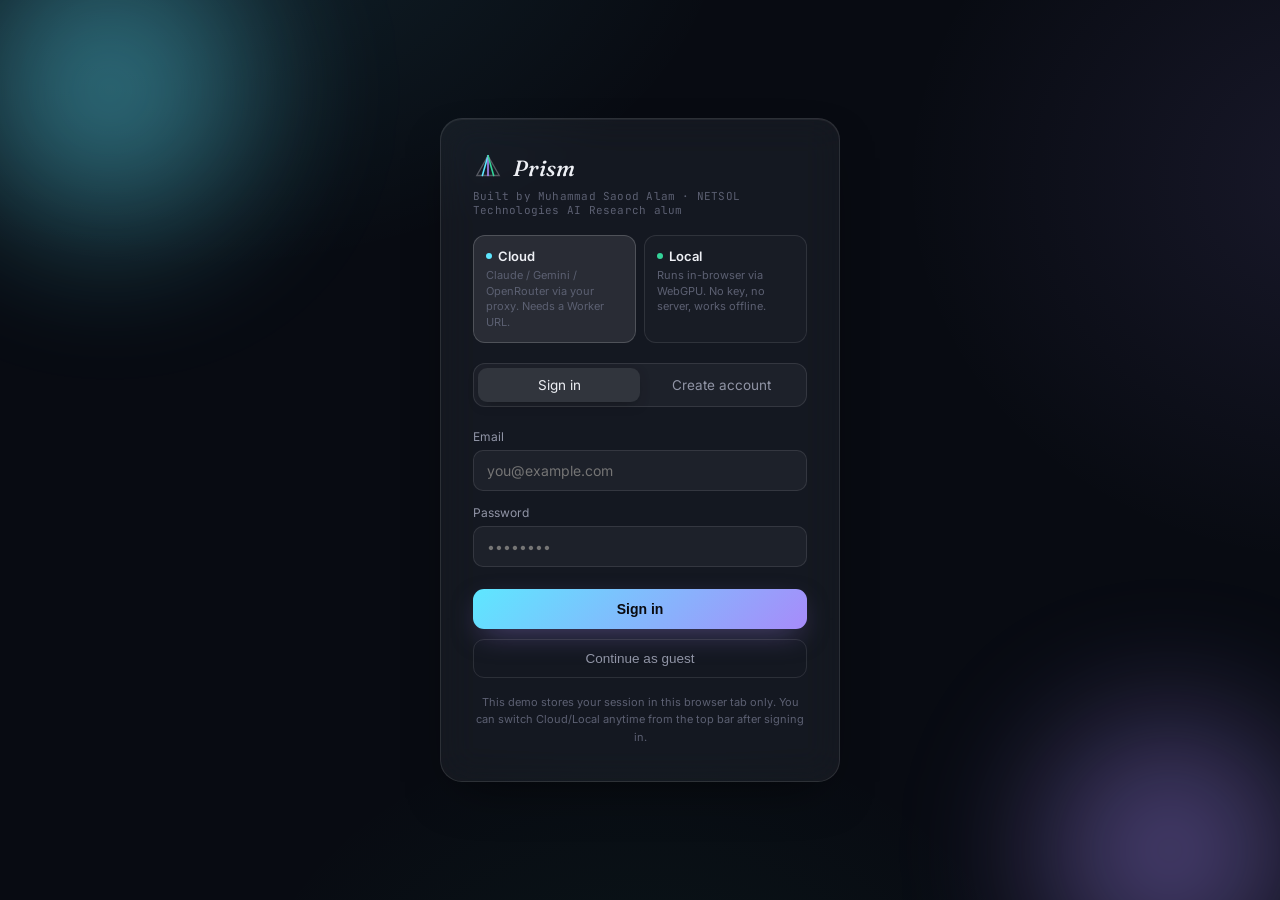
==== index.html @ f754057f "Rename index.html.html to index.html" ====
<!DOCTYPE html>
<html lang="en">
<head>
<meta charset="UTF-8">
<meta name="viewport" content="width=device-width, initial-scale=1.0">
<title>Prism — AI Chat</title>
<link rel="preconnect" href="https://fonts.googleapis.com">
<link rel="preconnect" href="https://fonts.gstatic.com" crossorigin>
<link href="https://fonts.googleapis.com/css2?family=Fraunces:ital,opsz,wght@0,9..144,400;0,9..144,500;1,9..144,500&family=Inter:wght@400;500;600;700&family=JetBrains+Mono:wght@400;500&display=swap" rel="stylesheet">
<style>
  :root{
    --bg:#080b12;
    --glass:rgba(255,255,255,0.055);
    --glass-strong:rgba(255,255,255,0.09);
    --glass-border:rgba(255,255,255,0.10);
    --glass-border-strong:rgba(255,255,255,0.18);
    --text:#eef0f5;
    --text-dim:#9195a6;
    --text-faint:#5c6072;
    --cyan:#5ee7ff;
    --violet:#a78bfa;
    --mint:#34d399;
    --claude:#d97757;
    --gemini:#4c8df6;
    --openrouter:#9b7ede;
    --fast:#34d399;
    --balanced:#a78bfa;
    --accurate:#f2a65a;
    --font-display:'Fraunces', serif;
    --font-body:'Inter', sans-serif;
    --font-mono:'JetBrains Mono', monospace;
    --blur:18px;
  }
  *{box-sizing:border-box;}
  html,body{height:100%;}
  body{
    margin:0;font-family:var(--font-body);color:var(--text);font-size:15px;
    -webkit-font-smoothing:antialiased;overflow:hidden;
    background:
      radial-gradient(ellipse 900px 600px at 15% -10%, rgba(94,231,255,0.10), transparent 60%),
      radial-gradient(ellipse 800px 700px at 105% 20%, rgba(167,139,250,0.10), transparent 55%),
      radial-gradient(ellipse 700px 600px at 50% 120%, rgba(52,211,153,0.06), transparent 60%),
      var(--bg);
  }
  ::selection{background:rgba(167,139,250,0.35);}

  .glass{
    background:var(--glass);
    backdrop-filter:blur(var(--blur)) saturate(140%);
    -webkit-backdrop-filter:blur(var(--blur)) saturate(140%);
    border:1px solid var(--glass-border);
    box-shadow:0 1px 0 rgba(255,255,255,0.06) inset, 0 20px 50px -20px rgba(0,0,0,0.6);
  }

  /* ============ AUTH SCREEN ============ */
  #authScreen{position:fixed;inset:0;display:flex;align-items:center;justify-content:center;z-index:100;padding:20px;}
  .orb{position:absolute;border-radius:50%;filter:blur(60px);opacity:0.55;pointer-events:none;}
  .orb1{width:420px;height:420px;background:radial-gradient(circle,var(--cyan),transparent 70%);top:-120px;left:-100px;animation:float1 14s ease-in-out infinite;}
  .orb2{width:380px;height:380px;background:radial-gradient(circle,var(--violet),transparent 70%);bottom:-140px;right:-80px;animation:float2 16s ease-in-out infinite;}
  @keyframes float1{0%,100%{transform:translate(0,0);}50%{transform:translate(30px,40px);}}
  @keyframes float2{0%,100%{transform:translate(0,0);}50%{transform:translate(-30px,-30px);}}

  .auth-card{width:400px;max-width:100%;border-radius:22px;padding:34px 32px;position:relative;z-index:2;}
  .auth-brand{display:flex;align-items:center;gap:10px;margin-bottom:6px;}
  .auth-mark{width:30px;height:30px;}
  .auth-brand-name{font-family:var(--font-display);font-style:italic;font-weight:500;font-size:22px;}
  .netsol-credit{font-size:11px;color:var(--text-faint);font-family:var(--font-mono);margin-bottom:18px;letter-spacing:0.02em;}

  .mode-choice{display:flex;gap:8px;margin-bottom:20px;}
  .mode-card{flex:1;border:1px solid var(--glass-border);border-radius:12px;padding:12px 12px;cursor:pointer;background:rgba(255,255,255,0.02);transition:border-color .15s ease, background .15s ease;}
  .mode-card.selected{border-color:var(--glass-border-strong);background:var(--glass-strong);}
  .mode-card-title{font-size:13px;font-weight:600;display:flex;align-items:center;gap:6px;}
  .mode-card-title .mdot{width:6px;height:6px;border-radius:50%;}
  .mode-card.mode-cloud .mdot{background:var(--cyan);}
  .mode-card.mode-local .mdot{background:var(--mint);}
  .mode-card-desc{font-size:11px;color:var(--text-faint);margin-top:4px;line-height:1.4;}

  .auth-tabs{display:flex;background:rgba(255,255,255,0.04);border:1px solid var(--glass-border);border-radius:12px;padding:4px;margin-bottom:22px;}
  .auth-tab{flex:1;text-align:center;padding:9px 0;border-radius:9px;font-size:13.5px;color:var(--text-dim);cursor:pointer;transition:all .2s ease;}
  .auth-tab.active{background:var(--glass-strong);color:var(--text);box-shadow:0 4px 14px -6px rgba(0,0,0,0.5);}
  .auth-field{margin-bottom:14px;}
  .auth-field label{display:block;font-size:12px;color:var(--text-dim);margin-bottom:6px;}
  .auth-field input{width:100%;background:rgba(255,255,255,0.04);border:1px solid var(--glass-border);border-radius:10px;padding:11px 13px;color:var(--text);font-family:var(--font-body);font-size:14px;outline:none;transition:border-color .15s ease, background .15s ease;}
  .auth-field input:focus{border-color:var(--glass-border-strong);background:rgba(255,255,255,0.06);}
  .auth-submit{width:100%;padding:12px 0;border-radius:11px;border:none;margin-top:8px;background:linear-gradient(135deg,var(--cyan),var(--violet));color:#0a0b10;font-weight:600;font-size:14px;cursor:pointer;box-shadow:0 10px 30px -10px rgba(167,139,250,0.5);transition:transform .15s ease, box-shadow .15s ease;}
  .auth-submit:hover{transform:translateY(-1px);box-shadow:0 14px 34px -10px rgba(167,139,250,0.6);}
  .auth-submit:active{transform:translateY(0);}
  .auth-guest{width:100%;padding:11px 0;border-radius:11px;margin-top:10px;background:transparent;border:1px solid var(--glass-border);color:var(--text-dim);font-size:13.5px;cursor:pointer;}
  .auth-guest:hover{color:var(--text);border-color:var(--glass-border-strong);}
  .auth-note{text-align:center;font-size:11px;color:var(--text-faint);margin-top:16px;line-height:1.6;}

  /* ============ APP SHELL ============ */
  #appShell{position:fixed;inset:0;display:none;z-index:1;}
  #appShell.visible{display:flex;}

  .sidebar{width:264px;min-width:264px;margin:12px 0 12px 12px;border-radius:20px;display:flex;flex-direction:column;padding:18px 14px;transition:margin-left .25s ease, opacity .25s ease;}
  .sidebar.collapsed{margin-left:-280px;opacity:0;}
  .brand{display:flex;align-items:center;gap:10px;padding:4px 6px 6px 6px;}
  .brand-mark{width:26px;height:26px;flex-shrink:0;}
  .brand-name{font-family:var(--font-display);font-weight:500;font-style:italic;font-size:19px;}
  .mode-badge{font-size:9.5px;font-family:var(--font-mono);padding:2px 6px;border-radius:5px;border:1px solid var(--glass-border);color:var(--text-faint);text-transform:uppercase;letter-spacing:0.04em;}
  .netsol-tag{font-size:10px;color:var(--text-faint);font-family:var(--font-mono);padding:4px 6px 18px 2px;border-bottom:1px solid var(--glass-border);margin-bottom:16px;}

  .new-chat-btn{display:flex;align-items:center;gap:8px;background:var(--glass-strong);border:1px solid var(--glass-border);color:var(--text);padding:10px 12px;border-radius:12px;font-size:13.5px;cursor:pointer;box-shadow:0 6px 16px -8px rgba(0,0,0,0.5);}
  .new-chat-btn:hover{border-color:var(--glass-border-strong);}
  .search-box{display:flex;align-items:center;gap:8px;background:rgba(255,255,255,0.03);border:1px solid var(--glass-border);border-radius:10px;padding:8px 10px;margin-top:10px;}
  .search-box input{flex:1;background:none;border:none;outline:none;color:var(--text);font-size:12.5px;}
  .search-box input::placeholder{color:var(--text-faint);}
  .history-label{font-size:11px;text-transform:uppercase;letter-spacing:0.08em;color:var(--text-faint);margin:18px 8px 8px 8px;}
  .history-list{flex:1;overflow-y:auto;display:flex;flex-direction:column;gap:2px;}
  .history-item{display:flex;align-items:center;justify-content:space-between;padding:9px 10px;border-radius:9px;font-size:13.5px;color:var(--text-dim);cursor:pointer;}
  .history-item:hover,.history-item.active{background:var(--glass-strong);color:var(--text);}
  .history-item .htitle{white-space:nowrap;overflow:hidden;text-overflow:ellipsis;}
  .pin-btn{opacity:0;background:none;border:none;color:var(--text-faint);cursor:pointer;padding:2px;}
  .history-item:hover .pin-btn{opacity:1;}
  .pin-btn.pinned{opacity:1;color:var(--cyan);}
  .sidebar-footer{border-top:1px solid var(--glass-border);padding-top:12px;font-size:12px;color:var(--text-faint);display:flex;justify-content:space-between;align-items:center;gap:6px;}
  .user-chip{display:flex;align-items:center;gap:8px;min-width:0;}
  .user-avatar{width:22px;height:22px;border-radius:7px;background:linear-gradient(135deg,var(--cyan),var(--violet));display:flex;align-items:center;justify-content:center;font-size:10px;font-weight:700;color:#0a0b10;flex-shrink:0;}
  .icon-btn{background:none;border:none;color:var(--text-faint);cursor:pointer;padding:6px;border-radius:8px;display:flex;align-items:center;justify-content:center;flex-shrink:0;}
  .icon-btn:hover{color:var(--text);background:var(--glass-strong);}
  .engine-status{display:flex;align-items:center;gap:6px;font-size:11px;color:var(--text-faint);font-family:var(--font-mono);overflow:hidden;text-overflow:ellipsis;white-space:nowrap;}
  .status-dot{width:7px;height:7px;border-radius:50%;background:var(--text-faint);flex-shrink:0;}
  .status-dot.ready{background:#5fd97f;}
  .status-dot.loading{background:#f6c04c;animation:pulse 1s ease-in-out infinite;}
  .status-dot.error{background:#e15a5a;}
  @keyframes pulse{0%,100%{opacity:1;}50%{opacity:0.35;}}

  .main{flex:1;display:flex;flex-direction:column;min-width:0;margin:12px 12px 12px 8px;border-radius:20px;overflow:hidden;position:relative;}
  .topbar{height:58px;display:flex;align-items:center;justify-content:space-between;padding:0 18px;border-bottom:1px solid var(--glass-border);flex-shrink:0;gap:10px;}
  .topbar-left{display:flex;align-items:center;gap:12px;min-width:0;}
  .topbar-right{display:flex;align-items:center;gap:6px;}

  .mode-switch{display:flex;background:rgba(255,255,255,0.03);border:1px solid var(--glass-border);border-radius:11px;padding:3px;gap:2px;flex-shrink:0;}
  .mode-pill{padding:6px 12px;border-radius:9px;font-size:12px;font-family:var(--font-mono);color:var(--text-dim);cursor:pointer;border:none;background:none;white-space:nowrap;}
  .mode-pill.active{background:var(--glass-strong);color:var(--text);box-shadow:0 4px 12px -6px rgba(0,0,0,0.5);}

  .provider-switch{display:flex;background:rgba(255,255,255,0.03);border:1px solid var(--glass-border);border-radius:11px;padding:3px;gap:2px;overflow-x:auto;}
  .provider-pill{display:flex;align-items:center;gap:6px;padding:6px 12px;border-radius:9px;font-size:12.5px;font-family:var(--font-mono);color:var(--text-dim);cursor:pointer;border:none;background:none;white-space:nowrap;}
  .provider-pill .dot{width:7px;height:7px;border-radius:50%;flex-shrink:0;}
  .provider-pill[data-p="claude"] .dot{background:var(--claude);}
  .provider-pill[data-p="gemini"] .dot{background:var(--gemini);}
  .provider-pill[data-p="openrouter"] .dot{background:var(--openrouter);}
  .provider-pill[data-p="fast"] .dot{background:var(--fast);}
  .provider-pill[data-p="balanced"] .dot{background:var(--balanced);}
  .provider-pill[data-p="accurate"] .dot{background:var(--accurate);}
  .provider-pill.active{background:var(--glass-strong);color:var(--text);box-shadow:0 4px 12px -6px rgba(0,0,0,0.5);}
  .provider-pill:hover:not(.active){color:var(--text);}

  .chat-scroll{flex:1;overflow-y:auto;padding:26px 0 12px 0;}
  .chat-inner{max-width:760px;margin:0 auto;padding:0 26px;display:flex;flex-direction:column;gap:28px;}

  .empty-state{height:100%;display:flex;flex-direction:column;align-items:center;justify-content:center;text-align:center;padding:40px 20px;gap:16px;}
  .empty-mark{width:56px;height:56px;filter:drop-shadow(0 8px 24px rgba(167,139,250,0.35));}
  .empty-title{font-family:var(--font-display);font-style:italic;font-weight:500;font-size:29px;}
  .empty-sub{color:var(--text-dim);font-size:14px;max-width:440px;line-height:1.6;}
  .load-panel{width:100%;max-width:420px;margin-top:6px;}
  .load-row{display:flex;justify-content:space-between;font-size:11.5px;color:var(--text-faint);font-family:var(--font-mono);margin-bottom:6px;}
  .load-bar-track{height:6px;background:rgba(255,255,255,0.06);border-radius:4px;overflow:hidden;border:1px solid var(--glass-border);}
  .load-bar-fill{height:100%;width:0%;background:linear-gradient(90deg,var(--cyan),var(--violet));transition:width .2s ease;}
  .load-btn{margin-top:14px;border:1px solid var(--glass-border);background:var(--glass-strong);color:var(--text);padding:11px 20px;border-radius:12px;font-size:13.5px;cursor:pointer;}
  .load-btn:hover{border-color:var(--glass-border-strong);}
  .load-btn:disabled{opacity:0.4;cursor:default;}
  .suggestion-row{display:flex;gap:10px;flex-wrap:wrap;justify-content:center;margin-top:6px;}
  .suggestion-chip{border:1px solid var(--glass-border);background:var(--glass);backdrop-filter:blur(10px);color:var(--text-dim);padding:10px 15px;border-radius:20px;font-size:13px;cursor:pointer;transition:transform .15s ease;}
  .suggestion-chip:hover{color:var(--text);border-color:var(--glass-border-strong);transform:translateY(-2px);}

  .msg{display:flex;gap:14px;align-items:flex-start;}
  .msg.user{flex-direction:row-reverse;}
  .avatar{width:30px;height:30px;border-radius:9px;flex-shrink:0;display:flex;align-items:center;justify-content:center;font-family:var(--font-mono);font-size:11px;font-weight:600;}
  .avatar.assistant{background:var(--glass-strong);border:1px solid var(--glass-border);}
  .avatar.user{background:linear-gradient(135deg,var(--cyan),var(--violet));color:#0a0b10;}
  .msg-body{max-width:78%;display:flex;flex-direction:column;gap:6px;}
  .msg.user .msg-body{align-items:flex-end;}
  .msg-meta{font-size:11px;color:var(--text-faint);font-family:var(--font-mono);display:flex;gap:8px;align-items:center;}
  .msg-bubble{line-height:1.65;font-size:14.5px;white-space:pre-wrap;word-wrap:break-word;}
  .msg.user .msg-bubble{background:var(--glass-strong);border:1px solid var(--glass-border);border-radius:16px 16px 4px 16px;padding:12px 16px;box-shadow:0 8px 20px -10px rgba(0,0,0,0.5);}
  .msg.assistant .msg-bubble{color:var(--text);padding:2px 0;}
  .msg-bubble code{font-family:var(--font-mono);background:var(--glass-strong);padding:2px 5px;border-radius:5px;font-size:13px;}
  .msg-bubble pre{background:rgba(255,255,255,0.04);border:1px solid var(--glass-border);padding:12px 14px;border-radius:12px;overflow-x:auto;margin:8px 0;}
  .msg-bubble pre code{background:none;padding:0;}
  .msg-actions{display:flex;gap:4px;opacity:0;transition:opacity .15s ease;}
  .msg:hover .msg-actions{opacity:1;}
  .msg-action-btn{background:none;border:none;color:var(--text-faint);cursor:pointer;padding:4px 6px;border-radius:6px;display:flex;align-items:center;gap:4px;font-size:11px;}
  .msg-action-btn:hover{color:var(--text);background:var(--glass-strong);}
  .cursor-blink{display:inline-block;width:7px;height:14px;background:var(--text-dim);margin-left:2px;vertical-align:middle;animation:blink 0.9s steps(1) infinite;}
  @keyframes blink{50%{opacity:0;}}
  .thinking-row{display:flex;gap:14px;align-items:flex-start;}
  .prism-load{width:17px;height:17px;}

  .composer-wrap{padding:14px 24px 22px 24px;}
  .composer{max-width:760px;margin:0 auto;border-radius:18px;padding:11px 11px 11px 18px;display:flex;align-items:flex-end;gap:10px;background:var(--glass-strong);backdrop-filter:blur(var(--blur));border:1px solid var(--glass-border);box-shadow:0 16px 40px -18px rgba(0,0,0,0.65), 0 1px 0 rgba(255,255,255,0.06) inset;}
  .composer:focus-within{border-color:var(--glass-border-strong);}
  .composer textarea{flex:1;background:none;border:none;outline:none;resize:none;color:var(--text);font-family:var(--font-body);font-size:14.5px;line-height:1.5;max-height:180px;padding:8px 0;}
  .composer textarea::placeholder{color:var(--text-faint);}
  .send-btn{width:36px;height:36px;border-radius:11px;border:none;background:linear-gradient(135deg,var(--cyan),var(--violet));color:#0a0b10;display:flex;align-items:center;justify-content:center;cursor:pointer;flex-shrink:0;box-shadow:0 8px 20px -8px rgba(167,139,250,0.55);}
  .send-btn:disabled{opacity:0.3;cursor:default;box-shadow:none;}
  .composer-hint{text-align:center;font-size:11px;color:var(--text-faint);margin-top:10px;}

  .modal-overlay{position:fixed;inset:0;background:rgba(0,0,0,0.55);display:none;align-items:center;justify-content:center;z-index:60;}
  .modal-overlay.open{display:flex;}
  .modal{width:440px;max-width:90vw;border-radius:20px;padding:26px;max-height:85vh;overflow-y:auto;}
  .modal h3{margin:0 0 4px 0;font-family:var(--font-display);font-style:italic;font-weight:500;font-size:20px;}
  .modal p.desc{color:var(--text-dim);font-size:12.5px;margin:0 0 18px 0;line-height:1.5;}
  .field{margin-bottom:14px;}
  .field label{display:block;font-size:12px;color:var(--text-dim);margin-bottom:6px;font-family:var(--font-mono);}
  .field input{width:100%;background:rgba(255,255,255,0.04);border:1px solid var(--glass-border);border-radius:10px;padding:9px 11px;color:var(--text);font-family:var(--font-mono);font-size:13px;outline:none;}
  .field input:focus{border-color:var(--glass-border-strong);}
  .model-option{border:1px solid var(--glass-border);border-radius:12px;padding:12px 14px;margin-bottom:10px;cursor:pointer;background:rgba(255,255,255,0.02);}
  .model-option:hover{border-color:var(--glass-border-strong);}
  .model-option.selected{border-color:var(--text);background:var(--glass-strong);}
  .model-option-top{display:flex;justify-content:space-between;align-items:center;font-family:var(--font-mono);font-size:12.5px;}
  .model-option-desc{font-size:11.5px;color:var(--text-faint);margin-top:4px;}
  .modal-actions{display:flex;justify-content:flex-end;gap:10px;margin-top:18px;}
  .btn{padding:9px 16px;border-radius:9px;border:1px solid var(--glass-border);background:transparent;color:var(--text-dim);font-size:13px;cursor:pointer;font-family:var(--font-body);}
  .btn.primary{background:linear-gradient(135deg,var(--cyan),var(--violet));color:#0a0b10;border-color:transparent;font-weight:600;}
  .btn:hover{color:var(--text);}

  .gpu-warning{margin:0 auto;max-width:480px;text-align:center;padding:16px 20px;background:rgba(225,90,90,0.08);border:1px solid rgba(225,90,90,0.3);border-radius:14px;color:#e8a3a3;font-size:13px;line-height:1.6;}

  ::-webkit-scrollbar{width:8px;}
  ::-webkit-scrollbar-thumb{background:rgba(255,255,255,0.12);border-radius:4px;}
  ::-webkit-scrollbar-track{background:transparent;}

  @media (max-width:720px){
    .sidebar{position:fixed;z-index:40;height:calc(100% - 24px);}
    .sidebar.collapsed{margin-left:-280px;}
    .msg-body{max-width:88%;}
    .topbar{flex-wrap:wrap;height:auto;padding:10px 14px;}
  }
</style>
</head>
<body>

<!-- ============ AUTH SCREEN ============ -->
<div id="authScreen">
  <div class="orb orb1"></div>
  <div class="orb orb2"></div>
  <div class="auth-card glass">
    <div class="auth-brand">
      <svg class="auth-mark" viewBox="0 0 32 32" fill="none">
        <path d="M16 3 L4 24 H28 L16 3Z" stroke="var(--text)" stroke-width="1.4" fill="none" opacity="0.3"/>
        <path d="M16 3 L10 24" stroke="var(--cyan)" stroke-width="1.7" stroke-linecap="round"/>
        <path d="M16 3 L16 24" stroke="var(--violet)" stroke-width="1.7" stroke-linecap="round"/>
        <path d="M16 3 L22 24" stroke="var(--mint)" stroke-width="1.7" stroke-linecap="round"/>
      </svg>
      <span class="auth-brand-name">Prism</span>
    </div>
    <div class="netsol-credit">Built by Muhammad Saood Alam · NETSOL Technologies AI Research alum</div>

    <div class="mode-choice">
      <div class="mode-card mode-cloud selected" id="modeCardCloud">
        <div class="mode-card-title"><span class="mdot"></span>Cloud</div>
        <div class="mode-card-desc">Claude / Gemini / OpenRouter via your proxy. Needs a Worker URL.</div>
      </div>
      <div class="mode-card mode-local" id="modeCardLocal">
        <div class="mode-card-title"><span class="mdot"></span>Local</div>
        <div class="mode-card-desc">Runs in-browser via WebGPU. No key, no server, works offline.</div>
      </div>
    </div>

    <div class="auth-tabs">
      <div class="auth-tab active" data-tab="signin">Sign in</div>
      <div class="auth-tab" data-tab="signup">Create account</div>
    </div>

    <div id="signinForm">
      <div class="auth-field"><label>Email</label><input type="email" id="siEmail" placeholder="you@example.com"></div>
      <div class="auth-field"><label>Password</label><input type="password" id="siPass" placeholder="••••••••"></div>
      <button class="auth-submit" id="signinBtn">Sign in</button>
    </div>
    <div id="signupForm" style="display:none;">
      <div class="auth-field"><label>Name</label><input type="text" id="suName" placeholder="Your name"></div>
      <div class="auth-field"><label>Email</label><input type="email" id="suEmail" placeholder="you@example.com"></div>
      <div class="auth-field"><label>Password</label><input type="password" id="suPass" placeholder="At least 8 characters"></div>
      <button class="auth-submit" id="signupBtn">Create account</button>
    </div>

    <button class="auth-guest" id="guestBtn">Continue as guest</button>
    <div class="auth-note">This demo stores your session in this browser tab only. You can switch Cloud/Local anytime from the top bar after signing in.</div>
  </div>
</div>

<!-- ============ APP SHELL ============ -->
<div id="appShell">
  <aside class="sidebar glass" id="sidebar">
    <div class="brand">
      <svg class="brand-mark" viewBox="0 0 32 32" fill="none">
        <path d="M16 3 L4 24 H28 L16 3Z" stroke="var(--text)" stroke-width="1.4" fill="none" opacity="0.3"/>
        <path d="M16 3 L10 24" stroke="var(--cyan)" stroke-width="1.6" stroke-linecap="round"/>
        <path d="M16 3 L16 24" stroke="var(--violet)" stroke-width="1.6" stroke-linecap="round"/>
        <path d="M16 3 L22 24" stroke="var(--mint)" stroke-width="1.6" stroke-linecap="round"/>
      </svg>
      <span class="brand-name">Prism</span>
      <span class="mode-badge" id="sidebarModeBadge">cloud</span>
    </div>
    <div class="netsol-tag">NETSOL Technologies AI Research alum project</div>

    <button class="new-chat-btn" id="newChatBtn">
      <svg width="15" height="15" viewBox="0 0 24 24" fill="none" stroke="currentColor" stroke-width="2" stroke-linecap="round"><path d="M12 5v14M5 12h14"/></svg>
      New conversation
    </button>
    <div class="search-box">
      <svg width="14" height="14" viewBox="0 0 24 24" fill="none" stroke="currentColor" stroke-width="2"><circle cx="11" cy="11" r="7"/><path d="m21 21-4.3-4.3"/></svg>
      <input type="text" id="searchInput" placeholder="Search conversations…">
    </div>

    <div class="history-label">Conversations</div>
    <div class="history-list" id="historyList"></div>

    <div class="sidebar-footer">
      <div class="engine-status"><span class="status-dot" id="statusDot"></span><span id="statusText">cloud mode</span></div>
      <button class="icon-btn" id="settingsBtn" title="Settings">
        <svg width="16" height="16" viewBox="0 0 24 24" fill="none" stroke="currentColor" stroke-width="1.8">
          <circle cx="12" cy="12" r="3.2"/>
          <path d="M19.4 15a1.65 1.65 0 0 0 .33 1.82l.06.06a2 2 0 1 1-2.83 2.83l-.06-.06a1.65 1.65 0 0 0-1.82-.33 1.65 1.65 0 0 0-1 1.51V21a2 2 0 0 1-4 0v-.09A1.65 1.65 0 0 0 9 19.4a1.65 1.65 0 0 0-1.82.33l-.06.06a2 2 0 1 1-2.83-2.83l.06-.06A1.65 1.65 0 0 0 4.68 15a1.65 1.65 0 0 0-1.51-1H3a2 2 0 0 1 0-4h.09A1.65 1.65 0 0 0 4.6 9a1.65 1.65 0 0 0-.33-1.82l-.06-.06a2 2 0 1 1 2.83-2.83l.06.06A1.65 1.65 0 0 0 9 4.6a1.65 1.65 0 0 0 1-1.51V3a2 2 0 0 1 4 0v.09a1.65 1.65 0 0 0 1 1.51 1.65 1.65 0 0 0 1.82-.33l.06-.06a2 2 0 1 1 2.83 2.83l-.06.06A1.65 1.65 0 0 0 19.4 9a1.65 1.65 0 0 0 1.51 1H21a2 2 0 0 1 0 4h-.09a1.65 1.65 0 0 0-1.51 1z"/>
        </svg>
      </button>
    </div>
  </aside>

  <main class="main glass">
    <div class="topbar">
      <div class="topbar-left">
        <button class="icon-btn" id="collapseBtn">
          <svg width="17" height="17" viewBox="0 0 24 24" fill="none" stroke="currentColor" stroke-width="1.8" stroke-linecap="round"><path d="M4 6h16M4 12h16M4 18h16"/></svg>
        </button>
        <div class="mode-switch" id="modeSwitch">
          <button class="mode-pill active" data-mode="cloud">☁ cloud</button>
          <button class="mode-pill" data-mode="local">💻 local</button>
        </div>
        <div class="provider-switch" id="cloudProviderSwitch">
          <button class="provider-pill active" data-p="claude"><span class="dot"></span>claude</button>
          <button class="provider-pill" data-p="gemini"><span class="dot"></span>gemini</button>
          <button class="provider-pill" data-p="openrouter"><span class="dot"></span>openrouter</button>
        </div>
        <div class="provider-switch" id="localProviderSwitch" style="display:none;">
          <button class="provider-pill" data-t="fast"><span class="dot"></span>fast</button>
          <button class="provider-pill active" data-t="balanced"><span class="dot"></span>balanced</button>
          <button class="provider-pill" data-t="accurate"><span class="dot"></span>accurate</button>
        </div>
      </div>
      <div class="topbar-right">
        <button class="icon-btn" id="exportBtn" title="Export conversation as Markdown">
          <svg width="17" height="17" viewBox="0 0 24 24" fill="none" stroke="currentColor" stroke-width="1.8" stroke-linecap="round" stroke-linejoin="round"><path d="M21 15v4a2 2 0 0 1-2 2H5a2 2 0 0 1-2-2v-4"/><path d="M7 10l5 5 5-5"/><path d="M12 15V3"/></svg>
        </button>
      </div>
    </div>

    <div class="chat-scroll" id="chatScroll">
      <div class="chat-inner" id="chatInner">
        <div class="empty-state" id="emptyState">
          <svg class="empty-mark" viewBox="0 0 32 32" fill="none">
            <path d="M16 3 L4 24 H28 L16 3Z" stroke="var(--text)" stroke-width="1.2" fill="none" opacity="0.25"/>
            <path d="M16 3 L10 24" stroke="var(--cyan)" stroke-width="1.5" stroke-linecap="round"/>
            <path d="M16 3 L16 24" stroke="var(--violet)" stroke-width="1.5" stroke-linecap="round"/>
            <path d="M16 3 L22 24" stroke="var(--mint)" stroke-width="1.5" stroke-linecap="round"/>
          </svg>
          <div class="empty-title" id="emptyTitle">One prompt, three minds.</div>
          <div class="empty-sub" id="emptySub">Route a single conversation through Claude, Gemini, or OpenRouter — or switch to Local mode above for zero-key, offline chat.</div>
          <div class="load-panel" id="loadPanel" style="display:none;">
            <div class="load-row"><span id="loadLabel">Downloading model…</span><span id="loadPct">0%</span></div>
            <div class="load-bar-track"><div class="load-bar-fill" id="loadBarFill"></div></div>
          </div>
          <button class="load-btn" id="loadModelBtn" style="display:none;">Load model</button>
          <div class="suggestion-row" id="suggestionRow">
            <div class="suggestion-chip" data-fill="Explain the difference between RAG and fine-tuning">RAG vs fine-tuning</div>
            <div class="suggestion-chip" data-fill="Write a haiku about distributed systems">Haiku about systems</div>
            <div class="suggestion-chip" data-fill="Summarize the tradeoffs of hybrid BM25 + dense retrieval">Hybrid retrieval tradeoffs</div>
          </div>
        </div>
      </div>
    </div>

    <div class="composer-wrap">
      <div class="composer">
        <textarea id="composerInput" placeholder="Message Prism…" rows="1"></textarea>
        <button class="send-btn" id="sendBtn" disabled>
          <svg width="15" height="15" viewBox="0 0 24 24" fill="none" stroke="currentColor" stroke-width="2.2" stroke-linecap="round" stroke-linejoin="round"><path d="M12 19V5M5 12l7-7 7 7"/></svg>
        </button>
      </div>
      <div class="composer-hint" id="composerHint">Cloud mode: connect your Worker URL in Settings. Prism can make mistakes.</div>
    </div>
  </main>
</div>

<!-- Cloud settings modal -->
<div class="modal-overlay" id="cloudSettingsOverlay">
  <div class="modal glass">
    <h3>Cloud connection</h3>
    <p class="desc">Prism sends requests to your own proxy endpoint, which holds provider API keys securely server-side. No keys are ever stored in this browser.</p>
    <div class="field"><label>Proxy worker URL</label><input type="text" id="workerUrlInput" placeholder="https://your-worker.workers.dev"></div>
    <div class="modal-actions">
      <button class="btn" id="cloudSettingsCancel">Cancel</button>
      <button class="btn primary" id="cloudSettingsSave">Save</button>
    </div>
  </div>
</div>

<!-- Local model modal -->
<div class="modal-overlay" id="localSettingsOverlay">
  <div class="modal glass">
    <h3>Local model</h3>
    <p class="desc">All models run locally via WebGPU — nothing is uploaded anywhere. Larger models are more accurate but need more VRAM and a longer first download.</p>
    <div id="modelOptions"></div>
    <div class="modal-actions">
      <button class="btn" id="localSettingsCancel">Cancel</button>
      <button class="btn primary" id="localSettingsSave">Use this model</button>
    </div>
  </div>
</div>

<script>
(function(){
  const MODEL_MAP = { claude:'claude-sonnet-4-6', gemini:'gemini-2.5-flash', openrouter:'openrouter/auto' };
  const LOCAL_MODELS = {
    fast:      { id: "Llama-3.2-1B-Instruct-q4f16_1-MLC", label: "Llama 3.2 · 1B", size: "~0.9 GB", desc: "Quickest to load, lightest on VRAM. Good for quick drafting and simple Q&A." },
    balanced:  { id: "Phi-3.5-mini-instruct-q4f16_1-MLC", label: "Phi 3.5 mini · 3.8B", size: "~2.4 GB", desc: "Best balance of speed and reasoning quality for most chat use." },
    accurate:  { id: "Llama-3.1-8B-Instruct-q4f16_1-MLC", label: "Llama 3.1 · 8B", size: "~4.6 GB", desc: "Strongest reasoning of the three. Needs a capable GPU and more time to load." },
  };

  const state = {
    appMode: 'cloud',           // 'cloud' | 'local'
    provider: 'claude',         // cloud: claude|gemini|openrouter
    tier: 'balanced',           // local: fast|balanced|accurate
    workerUrl: '',
    engine: null,
    loadedTier: null,
    CreateMLCEngine: null,
    conversations: [],
    activeId: null,
    generating: false,
    userName: 'Guest',
  };

  const el = id => document.getElementById(id);
  const chatInner = el('chatInner'), chatScroll = el('chatScroll'), emptyState = el('emptyState');
  const composerInput = el('composerInput'), sendBtn = el('sendBtn'), composerHint = el('composerHint');
  const historyList = el('historyList'), searchInput = el('searchInput');
  const emptyTitle = el('emptyTitle'), emptySub = el('emptySub'), suggestionRow = el('suggestionRow');
  const loadModelBtn = el('loadModelBtn'), loadPanel = el('loadPanel'), loadBarFill = el('loadBarFill');
  const loadLabel = el('loadLabel'), loadPct = el('loadPct');
  const statusDot = el('statusDot'), statusText = el('statusText');
  const cloudProviderSwitch = el('cloudProviderSwitch'), localProviderSwitch = el('localProviderSwitch');

  /* ---------- Mode selection (auth screen) ---------- */
  el('modeCardCloud').addEventListener('click', ()=> selectAuthMode('cloud'));
  el('modeCardLocal').addEventListener('click', ()=> selectAuthMode('local'));
  function selectAuthMode(mode){
    state.appMode = mode;
    el('modeCardCloud').classList.toggle('selected', mode==='cloud');
    el('modeCardLocal').classList.toggle('selected', mode==='local');
  }

  /* ---------- Auth ---------- */
  document.querySelectorAll('.auth-tab').forEach(tab=>{
    tab.addEventListener('click', ()=>{
      document.querySelectorAll('.auth-tab').forEach(t=>t.classList.remove('active'));
      tab.classList.add('active');
      const isSignup = tab.dataset.tab === 'signup';
      el('signinForm').style.display = isSignup ? 'none' : 'block';
      el('signupForm').style.display = isSignup ? 'block' : 'none';
    });
  });
  function enterApp(name){
    state.userName = name || 'Guest';
    el('authScreen').style.display = 'none';
    el('appShell').classList.add('visible');
    setAppMode(state.appMode);
    composerInput.focus();
  }
  el('signinBtn').addEventListener('click', ()=>{ const email = el('siEmail').value.trim(); enterApp(email? email.split('@')[0] : 'You'); });
  el('signupBtn').addEventListener('click', ()=>{ const name = el('suName').value.trim(); enterApp(name || 'You'); });
  el('guestBtn').addEventListener('click', ()=> enterApp('Guest'));

  /* ---------- Mode switch (top bar, post-login) ---------- */
  document.querySelectorAll('.mode-pill').forEach(pill=>{
    pill.addEventListener('click', ()=> setAppMode(pill.dataset.mode));
  });
  function setAppMode(mode){
    state.appMode = mode;
    document.querySelectorAll('.mode-pill').forEach(p=> p.classList.toggle('active', p.dataset.mode===mode));
    cloudProviderSwitch.style.display = mode==='cloud' ? 'flex' : 'none';
    localProviderSwitch.style.display = mode==='local' ? 'flex' : 'none';
    el('sidebarModeBadge').textContent = mode;

    if(mode === 'cloud'){
      setStatus('', state.workerUrl ? 'cloud · connected' : 'cloud · no worker set');
      composerHint.textContent = 'Cloud mode: connect your Worker URL in Settings. Prism can make mistakes.';
      loadModelBtn.style.display = 'none';
      emptyTitle.textContent = 'One prompt, three minds.';
      emptySub.textContent = 'Route a single conversation through Claude, Gemini, or OpenRouter — or switch to Local mode above for zero-key, offline chat.';
    } else {
      composerHint.textContent = 'Local mode: runs fully offline after first download. Nothing you type ever leaves this browser tab.';
      if(state.engine && state.loadedTier === state.tier){
        setStatus('ready', LOCAL_MODELS[state.tier].label + ' ready');
        loadModelBtn.style.display = 'none';
      } else {
        setStatus('', 'local · not loaded');
        loadModelBtn.style.display = 'inline-block';
        loadModelBtn.textContent = 'Load ' + LOCAL_MODELS[state.tier].label;
        emptyTitle.textContent = 'No keys. No server. Just your GPU.';
        emptySub.textContent = 'Prism runs the model entirely in this browser tab via WebGPU. First load downloads and caches the weights — after that it works offline.';
      }
    }
    sendBtn.disabled = composerInput.value.trim().length===0 || state.generating;
    renderMessages();
  }

  /* ---------- Provider / tier pills ---------- */
  cloudProviderSwitch.addEventListener('click', (e)=>{
    const pill = e.target.closest('.provider-pill');
    if(!pill) return;
    cloudProviderSwitch.querySelectorAll('.provider-pill').forEach(p=>p.classList.remove('active'));
    pill.classList.add('active');
    state.provider = pill.dataset.p;
  });
  localProviderSwitch.addEventListener('click', (e)=>{
    const pill = e.target.closest('.provider-pill');
    if(!pill) return;
    localProviderSwitch.querySelectorAll('.provider-pill').forEach(p=>p.classList.remove('active'));
    pill.classList.add('active');
    state.tier = pill.dataset.t;
    if(state.tier !== state.loadedTier){
      loadModelBtn.style.display = 'inline-block';
      loadModelBtn.textContent = 'Load ' + LOCAL_MODELS[state.tier].label;
      setStatus('', 'local · not loaded');
      emptyState.style.display = 'flex';
      chatInner.querySelectorAll('.msg').forEach(n=>n.remove());
      emptyTitle.textContent = 'Switch model?';
      emptySub.textContent = LOCAL_MODELS[state.tier].label+' ('+LOCAL_MODELS[state.tier].size+') needs to load before you can chat with it.';
      suggestionRow.style.display = 'none';
    } else {
      loadModelBtn.style.display = 'none';
      setStatus('ready', LOCAL_MODELS[state.tier].label + ' ready');
    }
  });

  function setStatus(kind, text){ statusDot.className = 'status-dot' + (kind? ' '+kind : ''); statusText.textContent = text; }

  function checkWebGPU(){
    if(!('gpu' in navigator)){
      return false;
    }
    return true;
  }

  function isGpuLostError(err){
    const msg = String(err?.message || err || '');
    return /external Instance reference|device.*lost|GPUDevice|lost the WebGPU device|context.*lost/i.test(msg);
  }

  async function loadLocalModel(tier){
    if(state.generating) return;
    if(!checkWebGPU()){
      emptyState.innerHTML = `<div class="gpu-warning">This browser doesn't support WebGPU, so Local mode can't run a model. Try the latest Chrome or Edge on desktop, or switch to Cloud mode above.</div>`;
      setStatus('error', 'WebGPU unavailable');
      return;
    }
    loadModelBtn.disabled = true;
    loadPanel.style.display='block';
    suggestionRow.style.display='none';
    emptyTitle.textContent='Warming up the model…';
    emptySub.textContent='First load downloads weights to this browser and caches them — subsequent loads are instant.';
    setStatus('loading', 'loading '+LOCAL_MODELS[tier].label);

    if(!state.CreateMLCEngine){
      const cdnCandidates = [
        "https://esm.run/@mlc-ai/web-llm",
        "https://cdn.jsdelivr.net/npm/@mlc-ai/web-llm/+esm",
        "https://unpkg.com/@mlc-ai/web-llm?module",
      ];
      let lastErr = null;
      for(const url of cdnCandidates){
        try{
          loadLabel.textContent = 'Fetching model engine…';
          const mod = await import(/* @vite-ignore */ url);
          state.CreateMLCEngine = mod.CreateMLCEngine;
          if(state.CreateMLCEngine) break;
        }catch(err){ lastErr = err; }
      }
      if(!state.CreateMLCEngine){
        const isFileProtocol = location.protocol === 'file:';
        setStatus('error', 'engine unavailable');
        emptyTitle.textContent = 'Could not load the model engine';
        emptySub.textContent = isFileProtocol
          ? 'This file is open directly from disk (file://…), and some browsers block loading external libraries from local files. Serve it from a local server or host it (e.g. GitHub Pages) instead of double-clicking the file.'
          : 'Every CDN source for the WebLLM library was blocked or unreachable — usually a network/firewall or ad-blocker issue. Try a different network or an incognito window, then reload.'
          + (lastErr ? ' Technical detail: ' + (lastErr.message||lastErr) : '');
        loadModelBtn.disabled = false;
        loadPanel.style.display = 'none';
        return;
      }
    }

    const initProgressCallback = (report)=>{
      const pct = Math.round((report.progress||0)*100);
      loadBarFill.style.width = pct+'%';
      loadPct.textContent = pct+'%';
      loadLabel.textContent = report.text || 'Downloading model…';
    };
    try{
      state.engine = await state.CreateMLCEngine(LOCAL_MODELS[tier].id, { initProgressCallback });
      state.loadedTier = tier;
      setStatus('ready', LOCAL_MODELS[tier].label+' ready');
      loadPanel.style.display='none';
      emptyTitle.textContent='One prompt, running on your machine.';
      emptySub.textContent='No keys, no server calls. Everything below runs in this tab.';
      loadModelBtn.style.display='none';
      suggestionRow.style.display='flex';
      autoGrow();
    }catch(err){
      setStatus('error','failed to load');
      emptyTitle.textContent='Model failed to load';
      emptySub.textContent = err.message || 'Something went wrong initializing WebGPU.';
      loadModelBtn.disabled=false;
      loadPanel.style.display='none';
    }
  }
  loadModelBtn.addEventListener('click', ()=> loadLocalModel(state.tier));

  /* ---------- Conversations ---------- */
  function newConversation(){
    const conv = { id: Date.now().toString(36), title:'New conversation', messages:[], pinned:false };
    state.conversations.unshift(conv);
    state.activeId = conv.id;
    renderHistory(); renderMessages();
  }
  function activeConv(){ return state.conversations.find(c=>c.id===state.activeId); }

  function renderHistory(filter){
    historyList.innerHTML='';
    let list = [...state.conversations].sort((a,b)=>(b.pinned - a.pinned));
    if(filter) list = list.filter(c=>c.title.toLowerCase().includes(filter.toLowerCase()));
    list.forEach(c=>{
      const item = document.createElement('div');
      item.className = 'history-item' + (c.id===state.activeId?' active':'');
      item.innerHTML = `<span class="htitle">${c.pinned?'📌 ':''}${escapeHtml(c.title)}</span>
        <button class="pin-btn ${c.pinned?'pinned':''}" title="Pin">
          <svg width="12" height="12" viewBox="0 0 24 24" fill="${c.pinned?'currentColor':'none'}" stroke="currentColor" stroke-width="2"><path d="M12 17v5M9 3h6l1 6-2 2v0l3 3H5l3-3v0l-2-2 1-6z"/></svg>
        </button>`;
      item.querySelector('.htitle').onclick = ()=>{ state.activeId=c.id; renderHistory(); renderMessages(); };
      item.querySelector('.pin-btn').onclick = (e)=>{ e.stopPropagation(); c.pinned=!c.pinned; renderHistory(searchInput.value); };
      historyList.appendChild(item);
    });
  }
  searchInput.addEventListener('input', ()=> renderHistory(searchInput.value));

  function escapeHtml(s){ return s.replace(/[&<>]/g,c=>({'&':'&amp;','<':'&lt;','>':'&gt;'}[c])); }
  function formatBody(text){
    let out = escapeHtml(text);
    out = out.replace(/```([\s\S]*?)```/g,(m,code)=>'<pre><code>'+code.trim()+'</code></pre>');
    out = out.replace(/`([^`]+)`/g,'<code>$1</code>');
    return out;
  }

  function renderMessages(){
    const conv = activeConv();
    chatInner.querySelectorAll('.msg').forEach(n=>n.remove());
    if(!conv || conv.messages.length===0){ emptyState.style.display='flex'; return; }
    emptyState.style.display='none';
    conv.messages.forEach((m,i)=> chatInner.appendChild(buildMsgRow(m,i)) );
    chatScroll.scrollTop = chatScroll.scrollHeight;
  }

  function buildMsgRow(m, index){
    const row = document.createElement('div');
    row.className = 'msg ' + m.role;
    const avatar = document.createElement('div');
    avatar.className = 'avatar ' + m.role;
    const tag = m.mode === 'local' ? m.tier : m.provider;
    avatar.textContent = m.role==='user' ? state.userName[0].toUpperCase() : (tag? tag[0].toUpperCase() : 'AI');
    const body = document.createElement('div');
    body.className = 'msg-body';
    if(m.role==='assistant'){
      const meta = document.createElement('div');
      meta.className = 'msg-meta';
      let label = '';
      if(m.mode === 'local') label = m.tier ? LOCAL_MODELS[m.tier].label : '';
      else label = m.provider ? (m.provider + ' · ' + (MODEL_MAP[m.provider]||'')) : '';
      meta.innerHTML = `<span>${label}</span>` + (m.latencyMs? `<span>· ${m.latencyMs}ms</span>` : '');
      body.appendChild(meta);
    }
    const bubble = document.createElement('div');
    bubble.className = 'msg-bubble';
    bubble.innerHTML = formatBody(m.content||'') + (m.streaming? '<span class="cursor-blink"></span>' : '');
    body.appendChild(bubble);

    const actions = document.createElement('div');
    actions.className = 'msg-actions';
    const copyBtn = document.createElement('button');
    copyBtn.className = 'msg-action-btn'; copyBtn.textContent = 'Copy';
    copyBtn.onclick = ()=>{ navigator.clipboard.writeText(m.content); copyBtn.textContent='Copied'; setTimeout(()=>copyBtn.textContent='Copy',1200); };
    actions.appendChild(copyBtn);
    if(m.role==='assistant' && !m.streaming){
      const regenBtn = document.createElement('button');
      regenBtn.className = 'msg-action-btn'; regenBtn.textContent = 'Regenerate';
      regenBtn.onclick = ()=> regenerate(index);
      actions.appendChild(regenBtn);
    }
    body.appendChild(actions);
    row.appendChild(avatar); row.appendChild(body);
    row._bubble = bubble;
    return row;
  }

  function showThinking(){
    const row = document.createElement('div');
    row.className='thinking-row'; row.id='thinkingRow';
    const color = state.appMode==='cloud' ? 'var(--'+state.provider+')' : 'var(--'+state.tier+')';
    row.innerHTML = `<div class="avatar assistant">${(state.appMode==='cloud'?state.provider:state.tier)[0].toUpperCase()}</div>
      <svg class="prism-load" viewBox="0 0 24 24" fill="none">
        <circle cx="12" cy="12" r="9" stroke="var(--glass-border)" stroke-width="2"/>
        <path d="M12 3a9 9 0 0 1 9 9" stroke="${color}" stroke-width="2" stroke-linecap="round">
          <animateTransform attributeName="transform" type="rotate" from="0 12 12" to="360 12 12" dur="0.8s" repeatCount="indefinite"/>
        </path></svg>`;
    chatInner.appendChild(row);
    chatScroll.scrollTop = chatScroll.scrollHeight;
  }
  function hideThinking(){ const r=el('thinkingRow'); if(r) r.remove(); }

  /* ---------- Cloud send path ---------- */
  async function callProxy(messages, provider){
    if(!state.workerUrl) throw new Error('No proxy worker URL configured');
    const res = await fetch(state.workerUrl, {
      method:'POST', headers:{'Content-Type':'application/json'},
      body: JSON.stringify({ provider, model: MODEL_MAP[provider], messages: messages.map(m=>({role:m.role, content:m.content})) })
    });
    if(!res.ok){ const t = await res.text(); throw new Error('HTTP '+res.status+' '+t.slice(0,120)); }
    const data = await res.json();
    return data.reply || data.text || JSON.stringify(data);
  }

  async function sendCloudMessage(conv, text){
    if(conv.messages.length===0) conv.title = text.slice(0,40)+(text.length>40?'…':'');
    conv.messages.push({ role:'user', content:text });
    composerInput.value=''; autoGrow();
    renderMessages(); renderHistory(searchInput.value); showThinking();
    const startedAt = performance.now();
    try{
      const reply = await callProxy(conv.messages, state.provider);
      conv.messages.push({ role:'assistant', content:reply, provider:state.provider, mode:'cloud', latencyMs: Math.round(performance.now()-startedAt) });
    }catch(err){
      conv.messages.push({ role:'assistant', content:'Connection error: '+err.message+'\n\nCheck your proxy worker URL in Settings.', provider:state.provider, mode:'cloud' });
    }
    hideThinking(); renderMessages(); renderHistory(searchInput.value);
  }

  /* ---------- Local send path ---------- */
  async function sendLocalMessage(conv, text){
    if(!state.engine){
      conv.messages.push({ role:'user', content:text });
      conv.messages.push({ role:'assistant', content:'No model is loaded yet, so I can\'t reply. Click "Load model" above the message box — after it finishes downloading, this will start working.', mode:'local', tier:null });
      composerInput.value=''; autoGrow();
      renderMessages(); renderHistory(searchInput.value);
      return;
    }
    if(conv.messages.length===0) conv.title = text.slice(0,40)+(text.length>40?'…':'');
    conv.messages.push({ role:'user', content:text });
    composerInput.value=''; autoGrow();
    renderMessages(); renderHistory(searchInput.value);

    const assistantMsg = { role:'assistant', content:'', mode:'local', tier: state.loadedTier, streaming:true };
    conv.messages.push(assistantMsg);
    renderMessages();
    const rows = chatInner.querySelectorAll('.msg.assistant');
    const bubble = rows[rows.length-1]._bubble;
    const startedAt = performance.now();
    const outgoing = conv.messages.filter(m=>m!==assistantMsg).map(m=>({role:m.role, content:m.content}));
    try{
      let streamed = false;
      try{
        const stream = await state.engine.chat.completions.create({ messages: outgoing, stream: true, temperature: 0.7 });
        for await (const chunk of stream){
          const delta = chunk.choices?.[0]?.delta?.content || '';
          if(delta){
            assistantMsg.content += delta;
            bubble.innerHTML = formatBody(assistantMsg.content) + '<span class="cursor-blink"></span>';
            chatScroll.scrollTop = chatScroll.scrollHeight;
            streamed = true;
          }
        }
      }catch(streamErr){
        if(!streamed){
          const res = await state.engine.chat.completions.create({ messages: outgoing, stream: false, temperature: 0.7 });
          assistantMsg.content = res.choices?.[0]?.message?.content || '';
          bubble.innerHTML = formatBody(assistantMsg.content);
        } else { throw streamErr; }
      }
      if(!assistantMsg.content){
        assistantMsg.content = 'The model returned an empty response. Try rephrasing, or reload the model from the gear icon.';
      }
    }catch(err){
      assistantMsg.content += '\n\n[' + handleLocalError(err) + ']';
    }
    assistantMsg.streaming = false;
    assistantMsg.latencyMs = Math.round(performance.now()-startedAt);
    renderMessages(); renderHistory(searchInput.value);
  }

  function handleLocalError(err){
    if(isGpuLostError(err)){
      state.engine = null;
      state.loadedTier = null;
      setStatus('error', 'GPU session lost');
      loadModelBtn.style.display = 'inline-block';
      loadModelBtn.textContent = 'Reload ' + LOCAL_MODELS[state.tier].label;
      loadModelBtn.disabled = false;
      return 'The GPU session that was running this model was lost — usually caused by the system sleeping, another app grabbing GPU memory, or the tab losing focus during generation. Click "' + loadModelBtn.textContent + '" above to restart the model. If it keeps happening, try the "fast" tier or close other GPU-heavy tabs.';
    }
    return 'Generation error: ' + (err.message || err) + ' — try reloading the model from the gear icon.';
  }

  /* ---------- Unified send ---------- */
  async function sendMessage(){
    const text = composerInput.value.trim();
    if(!text || state.generating) return;
    if(!state.activeId) newConversation();
    const conv = activeConv();
    state.generating = true;
    sendBtn.disabled = true;
    if(state.appMode === 'cloud'){
      await sendCloudMessage(conv, text);
    } else {
      await sendLocalMessage(conv, text);
    }
    state.generating = false;
    sendBtn.disabled = composerInput.value.trim().length===0;
  }

  async function regenerate(msgIndex){
    if(state.generating) return;
    const conv = activeConv();
    const msg = conv.messages[msgIndex];
    const history = conv.messages.slice(0, msgIndex);
    const mode = msg.mode || state.appMode;
    state.generating = true; sendBtn.disabled = true;

    if(mode === 'cloud'){
      const assistantMsg = { role:'assistant', content:'', provider: msg.provider || state.provider, mode:'cloud' };
      conv.messages[msgIndex] = assistantMsg;
      renderMessages();
      const startedAt = performance.now();
      try{
        const reply = await callProxy(history, assistantMsg.provider);
        assistantMsg.content = reply;
        assistantMsg.latencyMs = Math.round(performance.now()-startedAt);
      }catch(err){
        assistantMsg.content = 'Connection error: '+err.message;
      }
      renderMessages();
    } else {
      if(!state.engine){ state.generating=false; sendBtn.disabled=false; return; }
      const assistantMsg = { role:'assistant', content:'', mode:'local', tier: state.loadedTier, streaming:true };
      conv.messages[msgIndex] = assistantMsg;
      renderMessages();
      const rows = chatInner.querySelectorAll('.msg.assistant');
      const bubble = rows[rows.length-1]._bubble;
      const startedAt = performance.now();
      try{
        const stream = await state.engine.chat.completions.create({ messages: history.map(m=>({role:m.role, content:m.content})), stream:true, temperature:0.7 });
        for await (const chunk of stream){
          const delta = chunk.choices?.[0]?.delta?.content || '';
          if(delta){ assistantMsg.content += delta; bubble.innerHTML = formatBody(assistantMsg.content) + '<span class="cursor-blink"></span>'; }
        }
      }catch(err){
        assistantMsg.content += '\n\n[' + handleLocalError(err) + ']';
      }
      assistantMsg.streaming = false;
      assistantMsg.latencyMs = Math.round(performance.now()-startedAt);
      renderMessages();
    }
    state.generating = false;
    sendBtn.disabled = composerInput.value.trim().length===0;
  }

  function autoGrow(){
    composerInput.style.height='auto';
    composerInput.style.height = Math.min(composerInput.scrollHeight,180)+'px';
    sendBtn.disabled = composerInput.value.trim().length===0 || state.generating;
  }
  composerInput.addEventListener('input', autoGrow);
  composerInput.addEventListener('keydown', e=>{
    if(e.key==='Enter' && !e.shiftKey){ e.preventDefault(); if(!sendBtn.disabled) sendMessage(); }
  });
  sendBtn.addEventListener('click', sendMessage);
  el('newChatBtn').addEventListener('click', newConversation);

  document.querySelectorAll('.suggestion-chip').forEach(chip=>{
    chip.addEventListener('click', ()=>{ composerInput.value=chip.dataset.fill; autoGrow(); composerInput.focus(); });
  });

  el('collapseBtn').addEventListener('click', ()=> el('sidebar').classList.toggle('collapsed'));

  /* ---------- Settings modals ---------- */
  el('settingsBtn').addEventListener('click', ()=>{
    if(state.appMode === 'cloud'){
      el('workerUrlInput').value = state.workerUrl;
      el('cloudSettingsOverlay').classList.add('open');
    } else {
      renderModelOptions();
      el('localSettingsOverlay').classList.add('open');
    }
  });
  el('cloudSettingsCancel').addEventListener('click', ()=> el('cloudSettingsOverlay').classList.remove('open'));
  el('cloudSettingsSave').addEventListener('click', ()=>{
    state.workerUrl = el('workerUrlInput').value.trim();
    el('cloudSettingsOverlay').classList.remove('open');
    setStatus('', state.workerUrl ? 'cloud · connected' : 'cloud · no worker set');
  });

  function renderModelOptions(){
    const wrap = el('modelOptions');
    wrap.innerHTML='';
    Object.entries(LOCAL_MODELS).forEach(([key,m])=>{
      const opt = document.createElement('div');
      opt.className = 'model-option'+(key===state.tier?' selected':'');
      opt.innerHTML = `<div class="model-option-top"><span>${m.label}</span><span>${m.size}</span></div><div class="model-option-desc">${m.desc}</div>`;
      opt.addEventListener('click', ()=>{
        state.tier = key;
        renderModelOptions();
        localProviderSwitch.querySelectorAll('.provider-pill').forEach(p=>p.classList.toggle('active', p.dataset.t===key));
      });
      wrap.appendChild(opt);
    });
  }
  el('localSettingsCancel').addEventListener('click', ()=> el('localSettingsOverlay').classList.remove('open'));
  el('localSettingsSave').addEventListener('click', ()=>{
    el('localSettingsOverlay').classList.remove('open');
    if(state.tier !== state.loadedTier){
      loadModelBtn.style.display='inline-block';
      loadModelBtn.textContent = 'Load '+LOCAL_MODELS[state.tier].label;
      setStatus('', 'local · not loaded');
      emptyState.style.display='flex';
      chatInner.querySelectorAll('.msg').forEach(n=>n.remove());
      emptyTitle.textContent='Switch model?';
      emptySub.textContent = LOCAL_MODELS[state.tier].label+' ('+LOCAL_MODELS[state.tier].size+') needs to load before you can chat with it.';
      suggestionRow.style.display='none';
    }
  });

  el('exportBtn').addEventListener('click', ()=>{
    const conv = activeConv();
    if(!conv || conv.messages.length===0) return;
    let md = '# '+conv.title+'\n\n';
    conv.messages.forEach(m=>{
      const label = m.role==='user' ? '**You:**' : (m.mode==='local' ? `**Prism (local · ${m.tier})**:` : `**Prism (${m.provider})**:`);
      md += label + '\n\n' + m.content + '\n\n---\n\n';
    });
    const blob = new Blob([md], {type:'text/markdown'});
    const a = document.createElement('a');
    a.href = URL.createObjectURL(blob);
    a.download = conv.title.replace(/[^a-z0-9]+/gi,'-').toLowerCase()+'.md';
    a.click();
  });

  renderHistory(); renderMessages();
})();
</script>
</body>
</html>
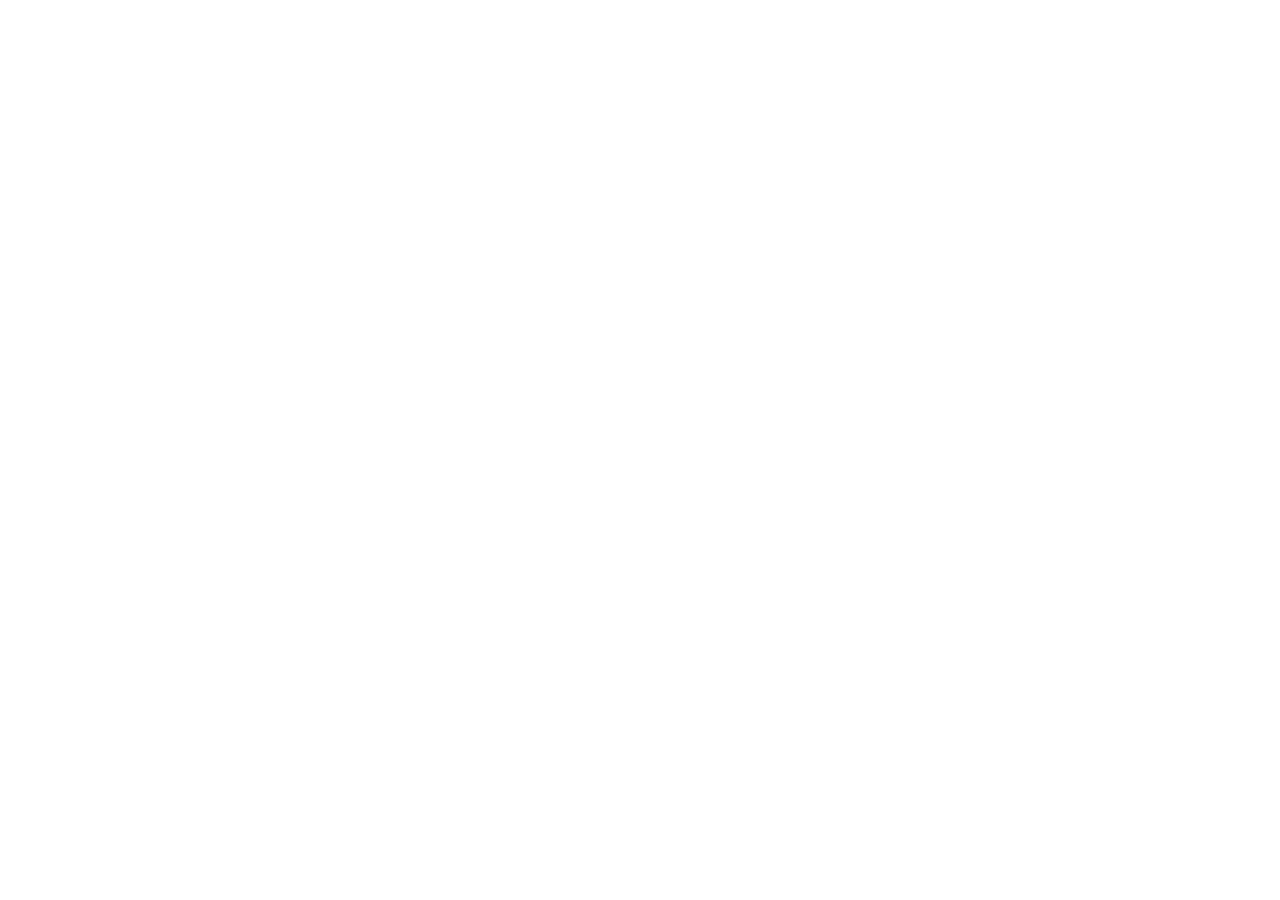
==== commit f51452e9: "Add files via upload" ====
--- a/index.html
+++ b/index.html
@@ -1,961 +1,23 @@
-<!DOCTYPE html>
+<!doctype html>
 <html lang="en">
-<head>
-<meta charset="UTF-8">
-<meta name="viewport" content="width=device-width, initial-scale=1.0">
-<title>Prism — AI Chat</title>
-<link rel="preconnect" href="https://fonts.googleapis.com">
-<link rel="preconnect" href="https://fonts.gstatic.com" crossorigin>
-<link href="https://fonts.googleapis.com/css2?family=Fraunces:ital,opsz,wght@0,9..144,400;0,9..144,500;1,9..144,500&family=Inter:wght@400;500;600;700&family=JetBrains+Mono:wght@400;500&display=swap" rel="stylesheet">
-<style>
-  :root{
-    --bg:#080b12;
-    --glass:rgba(255,255,255,0.055);
-    --glass-strong:rgba(255,255,255,0.09);
-    --glass-border:rgba(255,255,255,0.10);
-    --glass-border-strong:rgba(255,255,255,0.18);
-    --text:#eef0f5;
-    --text-dim:#9195a6;
-    --text-faint:#5c6072;
-    --cyan:#5ee7ff;
-    --violet:#a78bfa;
-    --mint:#34d399;
-    --claude:#d97757;
-    --gemini:#4c8df6;
-    --openrouter:#9b7ede;
-    --fast:#34d399;
-    --balanced:#a78bfa;
-    --accurate:#f2a65a;
-    --font-display:'Fraunces', serif;
-    --font-body:'Inter', sans-serif;
-    --font-mono:'JetBrains Mono', monospace;
-    --blur:18px;
-  }
-  *{box-sizing:border-box;}
-  html,body{height:100%;}
-  body{
-    margin:0;font-family:var(--font-body);color:var(--text);font-size:15px;
-    -webkit-font-smoothing:antialiased;overflow:hidden;
-    background:
-      radial-gradient(ellipse 900px 600px at 15% -10%, rgba(94,231,255,0.10), transparent 60%),
-      radial-gradient(ellipse 800px 700px at 105% 20%, rgba(167,139,250,0.10), transparent 55%),
-      radial-gradient(ellipse 700px 600px at 50% 120%, rgba(52,211,153,0.06), transparent 60%),
-      var(--bg);
-  }
-  ::selection{background:rgba(167,139,250,0.35);}
-
-  .glass{
-    background:var(--glass);
-    backdrop-filter:blur(var(--blur)) saturate(140%);
-    -webkit-backdrop-filter:blur(var(--blur)) saturate(140%);
-    border:1px solid var(--glass-border);
-    box-shadow:0 1px 0 rgba(255,255,255,0.06) inset, 0 20px 50px -20px rgba(0,0,0,0.6);
-  }
-
-  /* ============ AUTH SCREEN ============ */
-  #authScreen{position:fixed;inset:0;display:flex;align-items:center;justify-content:center;z-index:100;padding:20px;}
-  .orb{position:absolute;border-radius:50%;filter:blur(60px);opacity:0.55;pointer-events:none;}
-  .orb1{width:420px;height:420px;background:radial-gradient(circle,var(--cyan),transparent 70%);top:-120px;left:-100px;animation:float1 14s ease-in-out infinite;}
-  .orb2{width:380px;height:380px;background:radial-gradient(circle,var(--violet),transparent 70%);bottom:-140px;right:-80px;animation:float2 16s ease-in-out infinite;}
-  @keyframes float1{0%,100%{transform:translate(0,0);}50%{transform:translate(30px,40px);}}
-  @keyframes float2{0%,100%{transform:translate(0,0);}50%{transform:translate(-30px,-30px);}}
-
-  .auth-card{width:400px;max-width:100%;border-radius:22px;padding:34px 32px;position:relative;z-index:2;}
-  .auth-brand{display:flex;align-items:center;gap:10px;margin-bottom:6px;}
-  .auth-mark{width:30px;height:30px;}
-  .auth-brand-name{font-family:var(--font-display);font-style:italic;font-weight:500;font-size:22px;}
-  .netsol-credit{font-size:11px;color:var(--text-faint);font-family:var(--font-mono);margin-bottom:18px;letter-spacing:0.02em;}
-
-  .mode-choice{display:flex;gap:8px;margin-bottom:20px;}
-  .mode-card{flex:1;border:1px solid var(--glass-border);border-radius:12px;padding:12px 12px;cursor:pointer;background:rgba(255,255,255,0.02);transition:border-color .15s ease, background .15s ease;}
-  .mode-card.selected{border-color:var(--glass-border-strong);background:var(--glass-strong);}
-  .mode-card-title{font-size:13px;font-weight:600;display:flex;align-items:center;gap:6px;}
-  .mode-card-title .mdot{width:6px;height:6px;border-radius:50%;}
-  .mode-card.mode-cloud .mdot{background:var(--cyan);}
-  .mode-card.mode-local .mdot{background:var(--mint);}
-  .mode-card-desc{font-size:11px;color:var(--text-faint);margin-top:4px;line-height:1.4;}
-
-  .auth-tabs{display:flex;background:rgba(255,255,255,0.04);border:1px solid var(--glass-border);border-radius:12px;padding:4px;margin-bottom:22px;}
-  .auth-tab{flex:1;text-align:center;padding:9px 0;border-radius:9px;font-size:13.5px;color:var(--text-dim);cursor:pointer;transition:all .2s ease;}
-  .auth-tab.active{background:var(--glass-strong);color:var(--text);box-shadow:0 4px 14px -6px rgba(0,0,0,0.5);}
-  .auth-field{margin-bottom:14px;}
-  .auth-field label{display:block;font-size:12px;color:var(--text-dim);margin-bottom:6px;}
-  .auth-field input{width:100%;background:rgba(255,255,255,0.04);border:1px solid var(--glass-border);border-radius:10px;padding:11px 13px;color:var(--text);font-family:var(--font-body);font-size:14px;outline:none;transition:border-color .15s ease, background .15s ease;}
-  .auth-field input:focus{border-color:var(--glass-border-strong);background:rgba(255,255,255,0.06);}
-  .auth-submit{width:100%;padding:12px 0;border-radius:11px;border:none;margin-top:8px;background:linear-gradient(135deg,var(--cyan),var(--violet));color:#0a0b10;font-weight:600;font-size:14px;cursor:pointer;box-shadow:0 10px 30px -10px rgba(167,139,250,0.5);transition:transform .15s ease, box-shadow .15s ease;}
-  .auth-submit:hover{transform:translateY(-1px);box-shadow:0 14px 34px -10px rgba(167,139,250,0.6);}
-  .auth-submit:active{transform:translateY(0);}
-  .auth-guest{width:100%;padding:11px 0;border-radius:11px;margin-top:10px;background:transparent;border:1px solid var(--glass-border);color:var(--text-dim);font-size:13.5px;cursor:pointer;}
-  .auth-guest:hover{color:var(--text);border-color:var(--glass-border-strong);}
-  .auth-note{text-align:center;font-size:11px;color:var(--text-faint);margin-top:16px;line-height:1.6;}
-
-  /* ============ APP SHELL ============ */
-  #appShell{position:fixed;inset:0;display:none;z-index:1;}
-  #appShell.visible{display:flex;}
-
-  .sidebar{width:264px;min-width:264px;margin:12px 0 12px 12px;border-radius:20px;display:flex;flex-direction:column;padding:18px 14px;transition:margin-left .25s ease, opacity .25s ease;}
-  .sidebar.collapsed{margin-left:-280px;opacity:0;}
-  .brand{display:flex;align-items:center;gap:10px;padding:4px 6px 6px 6px;}
-  .brand-mark{width:26px;height:26px;flex-shrink:0;}
-  .brand-name{font-family:var(--font-display);font-weight:500;font-style:italic;font-size:19px;}
-  .mode-badge{font-size:9.5px;font-family:var(--font-mono);padding:2px 6px;border-radius:5px;border:1px solid var(--glass-border);color:var(--text-faint);text-transform:uppercase;letter-spacing:0.04em;}
-  .netsol-tag{font-size:10px;color:var(--text-faint);font-family:var(--font-mono);padding:4px 6px 18px 2px;border-bottom:1px solid var(--glass-border);margin-bottom:16px;}
-
-  .new-chat-btn{display:flex;align-items:center;gap:8px;background:var(--glass-strong);border:1px solid var(--glass-border);color:var(--text);padding:10px 12px;border-radius:12px;font-size:13.5px;cursor:pointer;box-shadow:0 6px 16px -8px rgba(0,0,0,0.5);}
-  .new-chat-btn:hover{border-color:var(--glass-border-strong);}
-  .search-box{display:flex;align-items:center;gap:8px;background:rgba(255,255,255,0.03);border:1px solid var(--glass-border);border-radius:10px;padding:8px 10px;margin-top:10px;}
-  .search-box input{flex:1;background:none;border:none;outline:none;color:var(--text);font-size:12.5px;}
-  .search-box input::placeholder{color:var(--text-faint);}
-  .history-label{font-size:11px;text-transform:uppercase;letter-spacing:0.08em;color:var(--text-faint);margin:18px 8px 8px 8px;}
-  .history-list{flex:1;overflow-y:auto;display:flex;flex-direction:column;gap:2px;}
-  .history-item{display:flex;align-items:center;justify-content:space-between;padding:9px 10px;border-radius:9px;font-size:13.5px;color:var(--text-dim);cursor:pointer;}
-  .history-item:hover,.history-item.active{background:var(--glass-strong);color:var(--text);}
-  .history-item .htitle{white-space:nowrap;overflow:hidden;text-overflow:ellipsis;}
-  .pin-btn{opacity:0;background:none;border:none;color:var(--text-faint);cursor:pointer;padding:2px;}
-  .history-item:hover .pin-btn{opacity:1;}
-  .pin-btn.pinned{opacity:1;color:var(--cyan);}
-  .sidebar-footer{border-top:1px solid var(--glass-border);padding-top:12px;font-size:12px;color:var(--text-faint);display:flex;justify-content:space-between;align-items:center;gap:6px;}
-  .user-chip{display:flex;align-items:center;gap:8px;min-width:0;}
-  .user-avatar{width:22px;height:22px;border-radius:7px;background:linear-gradient(135deg,var(--cyan),var(--violet));display:flex;align-items:center;justify-content:center;font-size:10px;font-weight:700;color:#0a0b10;flex-shrink:0;}
-  .icon-btn{background:none;border:none;color:var(--text-faint);cursor:pointer;padding:6px;border-radius:8px;display:flex;align-items:center;justify-content:center;flex-shrink:0;}
-  .icon-btn:hover{color:var(--text);background:var(--glass-strong);}
-  .engine-status{display:flex;align-items:center;gap:6px;font-size:11px;color:var(--text-faint);font-family:var(--font-mono);overflow:hidden;text-overflow:ellipsis;white-space:nowrap;}
-  .status-dot{width:7px;height:7px;border-radius:50%;background:var(--text-faint);flex-shrink:0;}
-  .status-dot.ready{background:#5fd97f;}
-  .status-dot.loading{background:#f6c04c;animation:pulse 1s ease-in-out infinite;}
-  .status-dot.error{background:#e15a5a;}
-  @keyframes pulse{0%,100%{opacity:1;}50%{opacity:0.35;}}
-
-  .main{flex:1;display:flex;flex-direction:column;min-width:0;margin:12px 12px 12px 8px;border-radius:20px;overflow:hidden;position:relative;}
-  .topbar{height:58px;display:flex;align-items:center;justify-content:space-between;padding:0 18px;border-bottom:1px solid var(--glass-border);flex-shrink:0;gap:10px;}
-  .topbar-left{display:flex;align-items:center;gap:12px;min-width:0;}
-  .topbar-right{display:flex;align-items:center;gap:6px;}
-
-  .mode-switch{display:flex;background:rgba(255,255,255,0.03);border:1px solid var(--glass-border);border-radius:11px;padding:3px;gap:2px;flex-shrink:0;}
-  .mode-pill{padding:6px 12px;border-radius:9px;font-size:12px;font-family:var(--font-mono);color:var(--text-dim);cursor:pointer;border:none;background:none;white-space:nowrap;}
-  .mode-pill.active{background:var(--glass-strong);color:var(--text);box-shadow:0 4px 12px -6px rgba(0,0,0,0.5);}
-
-  .provider-switch{display:flex;background:rgba(255,255,255,0.03);border:1px solid var(--glass-border);border-radius:11px;padding:3px;gap:2px;overflow-x:auto;}
-  .provider-pill{display:flex;align-items:center;gap:6px;padding:6px 12px;border-radius:9px;font-size:12.5px;font-family:var(--font-mono);color:var(--text-dim);cursor:pointer;border:none;background:none;white-space:nowrap;}
-  .provider-pill .dot{width:7px;height:7px;border-radius:50%;flex-shrink:0;}
-  .provider-pill[data-p="claude"] .dot{background:var(--claude);}
-  .provider-pill[data-p="gemini"] .dot{background:var(--gemini);}
-  .provider-pill[data-p="openrouter"] .dot{background:var(--openrouter);}
-  .provider-pill[data-p="fast"] .dot{background:var(--fast);}
-  .provider-pill[data-p="balanced"] .dot{background:var(--balanced);}
-  .provider-pill[data-p="accurate"] .dot{background:var(--accurate);}
-  .provider-pill.active{background:var(--glass-strong);color:var(--text);box-shadow:0 4px 12px -6px rgba(0,0,0,0.5);}
-  .provider-pill:hover:not(.active){color:var(--text);}
-
-  .chat-scroll{flex:1;overflow-y:auto;padding:26px 0 12px 0;}
-  .chat-inner{max-width:760px;margin:0 auto;padding:0 26px;display:flex;flex-direction:column;gap:28px;}
-
-  .empty-state{height:100%;display:flex;flex-direction:column;align-items:center;justify-content:center;text-align:center;padding:40px 20px;gap:16px;}
-  .empty-mark{width:56px;height:56px;filter:drop-shadow(0 8px 24px rgba(167,139,250,0.35));}
-  .empty-title{font-family:var(--font-display);font-style:italic;font-weight:500;font-size:29px;}
-  .empty-sub{color:var(--text-dim);font-size:14px;max-width:440px;line-height:1.6;}
-  .load-panel{width:100%;max-width:420px;margin-top:6px;}
-  .load-row{display:flex;justify-content:space-between;font-size:11.5px;color:var(--text-faint);font-family:var(--font-mono);margin-bottom:6px;}
-  .load-bar-track{height:6px;background:rgba(255,255,255,0.06);border-radius:4px;overflow:hidden;border:1px solid var(--glass-border);}
-  .load-bar-fill{height:100%;width:0%;background:linear-gradient(90deg,var(--cyan),var(--violet));transition:width .2s ease;}
-  .load-btn{margin-top:14px;border:1px solid var(--glass-border);background:var(--glass-strong);color:var(--text);padding:11px 20px;border-radius:12px;font-size:13.5px;cursor:pointer;}
-  .load-btn:hover{border-color:var(--glass-border-strong);}
-  .load-btn:disabled{opacity:0.4;cursor:default;}
-  .suggestion-row{display:flex;gap:10px;flex-wrap:wrap;justify-content:center;margin-top:6px;}
-  .suggestion-chip{border:1px solid var(--glass-border);background:var(--glass);backdrop-filter:blur(10px);color:var(--text-dim);padding:10px 15px;border-radius:20px;font-size:13px;cursor:pointer;transition:transform .15s ease;}
-  .suggestion-chip:hover{color:var(--text);border-color:var(--glass-border-strong);transform:translateY(-2px);}
-
-  .msg{display:flex;gap:14px;align-items:flex-start;}
-  .msg.user{flex-direction:row-reverse;}
-  .avatar{width:30px;height:30px;border-radius:9px;flex-shrink:0;display:flex;align-items:center;justify-content:center;font-family:var(--font-mono);font-size:11px;font-weight:600;}
-  .avatar.assistant{background:var(--glass-strong);border:1px solid var(--glass-border);}
-  .avatar.user{background:linear-gradient(135deg,var(--cyan),var(--violet));color:#0a0b10;}
-  .msg-body{max-width:78%;display:flex;flex-direction:column;gap:6px;}
-  .msg.user .msg-body{align-items:flex-end;}
-  .msg-meta{font-size:11px;color:var(--text-faint);font-family:var(--font-mono);display:flex;gap:8px;align-items:center;}
-  .msg-bubble{line-height:1.65;font-size:14.5px;white-space:pre-wrap;word-wrap:break-word;}
-  .msg.user .msg-bubble{background:var(--glass-strong);border:1px solid var(--glass-border);border-radius:16px 16px 4px 16px;padding:12px 16px;box-shadow:0 8px 20px -10px rgba(0,0,0,0.5);}
-  .msg.assistant .msg-bubble{color:var(--text);padding:2px 0;}
-  .msg-bubble code{font-family:var(--font-mono);background:var(--glass-strong);padding:2px 5px;border-radius:5px;font-size:13px;}
-  .msg-bubble pre{background:rgba(255,255,255,0.04);border:1px solid var(--glass-border);padding:12px 14px;border-radius:12px;overflow-x:auto;margin:8px 0;}
-  .msg-bubble pre code{background:none;padding:0;}
-  .msg-actions{display:flex;gap:4px;opacity:0;transition:opacity .15s ease;}
-  .msg:hover .msg-actions{opacity:1;}
-  .msg-action-btn{background:none;border:none;color:var(--text-faint);cursor:pointer;padding:4px 6px;border-radius:6px;display:flex;align-items:center;gap:4px;font-size:11px;}
-  .msg-action-btn:hover{color:var(--text);background:var(--glass-strong);}
-  .cursor-blink{display:inline-block;width:7px;height:14px;background:var(--text-dim);margin-left:2px;vertical-align:middle;animation:blink 0.9s steps(1) infinite;}
-  @keyframes blink{50%{opacity:0;}}
-  .thinking-row{display:flex;gap:14px;align-items:flex-start;}
-  .prism-load{width:17px;height:17px;}
-
-  .composer-wrap{padding:14px 24px 22px 24px;}
-  .composer{max-width:760px;margin:0 auto;border-radius:18px;padding:11px 11px 11px 18px;display:flex;align-items:flex-end;gap:10px;background:var(--glass-strong);backdrop-filter:blur(var(--blur));border:1px solid var(--glass-border);box-shadow:0 16px 40px -18px rgba(0,0,0,0.65), 0 1px 0 rgba(255,255,255,0.06) inset;}
-  .composer:focus-within{border-color:var(--glass-border-strong);}
-  .composer textarea{flex:1;background:none;border:none;outline:none;resize:none;color:var(--text);font-family:var(--font-body);font-size:14.5px;line-height:1.5;max-height:180px;padding:8px 0;}
-  .composer textarea::placeholder{color:var(--text-faint);}
-  .send-btn{width:36px;height:36px;border-radius:11px;border:none;background:linear-gradient(135deg,var(--cyan),var(--violet));color:#0a0b10;display:flex;align-items:center;justify-content:center;cursor:pointer;flex-shrink:0;box-shadow:0 8px 20px -8px rgba(167,139,250,0.55);}
-  .send-btn:disabled{opacity:0.3;cursor:default;box-shadow:none;}
-  .composer-hint{text-align:center;font-size:11px;color:var(--text-faint);margin-top:10px;}
-
-  .modal-overlay{position:fixed;inset:0;background:rgba(0,0,0,0.55);display:none;align-items:center;justify-content:center;z-index:60;}
-  .modal-overlay.open{display:flex;}
-  .modal{width:440px;max-width:90vw;border-radius:20px;padding:26px;max-height:85vh;overflow-y:auto;}
-  .modal h3{margin:0 0 4px 0;font-family:var(--font-display);font-style:italic;font-weight:500;font-size:20px;}
-  .modal p.desc{color:var(--text-dim);font-size:12.5px;margin:0 0 18px 0;line-height:1.5;}
-  .field{margin-bottom:14px;}
-  .field label{display:block;font-size:12px;color:var(--text-dim);margin-bottom:6px;font-family:var(--font-mono);}
-  .field input{width:100%;background:rgba(255,255,255,0.04);border:1px solid var(--glass-border);border-radius:10px;padding:9px 11px;color:var(--text);font-family:var(--font-mono);font-size:13px;outline:none;}
-  .field input:focus{border-color:var(--glass-border-strong);}
-  .model-option{border:1px solid var(--glass-border);border-radius:12px;padding:12px 14px;margin-bottom:10px;cursor:pointer;background:rgba(255,255,255,0.02);}
-  .model-option:hover{border-color:var(--glass-border-strong);}
-  .model-option.selected{border-color:var(--text);background:var(--glass-strong);}
-  .model-option-top{display:flex;justify-content:space-between;align-items:center;font-family:var(--font-mono);font-size:12.5px;}
-  .model-option-desc{font-size:11.5px;color:var(--text-faint);margin-top:4px;}
-  .modal-actions{display:flex;justify-content:flex-end;gap:10px;margin-top:18px;}
-  .btn{padding:9px 16px;border-radius:9px;border:1px solid var(--glass-border);background:transparent;color:var(--text-dim);font-size:13px;cursor:pointer;font-family:var(--font-body);}
-  .btn.primary{background:linear-gradient(135deg,var(--cyan),var(--violet));color:#0a0b10;border-color:transparent;font-weight:600;}
-  .btn:hover{color:var(--text);}
-
-  .gpu-warning{margin:0 auto;max-width:480px;text-align:center;padding:16px 20px;background:rgba(225,90,90,0.08);border:1px solid rgba(225,90,90,0.3);border-radius:14px;color:#e8a3a3;font-size:13px;line-height:1.6;}
-
-  ::-webkit-scrollbar{width:8px;}
-  ::-webkit-scrollbar-thumb{background:rgba(255,255,255,0.12);border-radius:4px;}
-  ::-webkit-scrollbar-track{background:transparent;}
-
-  @media (max-width:720px){
-    .sidebar{position:fixed;z-index:40;height:calc(100% - 24px);}
-    .sidebar.collapsed{margin-left:-280px;}
-    .msg-body{max-width:88%;}
-    .topbar{flex-wrap:wrap;height:auto;padding:10px 14px;}
-  }
-</style>
-</head>
-<body>
-
-<!-- ============ AUTH SCREEN ============ -->
-<div id="authScreen">
-  <div class="orb orb1"></div>
-  <div class="orb orb2"></div>
-  <div class="auth-card glass">
-    <div class="auth-brand">
-      <svg class="auth-mark" viewBox="0 0 32 32" fill="none">
-        <path d="M16 3 L4 24 H28 L16 3Z" stroke="var(--text)" stroke-width="1.4" fill="none" opacity="0.3"/>
-        <path d="M16 3 L10 24" stroke="var(--cyan)" stroke-width="1.7" stroke-linecap="round"/>
-        <path d="M16 3 L16 24" stroke="var(--violet)" stroke-width="1.7" stroke-linecap="round"/>
-        <path d="M16 3 L22 24" stroke="var(--mint)" stroke-width="1.7" stroke-linecap="round"/>
-      </svg>
-      <span class="auth-brand-name">Prism</span>
-    </div>
-    <div class="netsol-credit">Built by Muhammad Saood Alam · NETSOL Technologies AI Research alum</div>
-
-    <div class="mode-choice">
-      <div class="mode-card mode-cloud selected" id="modeCardCloud">
-        <div class="mode-card-title"><span class="mdot"></span>Cloud</div>
-        <div class="mode-card-desc">Claude / Gemini / OpenRouter via your proxy. Needs a Worker URL.</div>
-      </div>
-      <div class="mode-card mode-local" id="modeCardLocal">
-        <div class="mode-card-title"><span class="mdot"></span>Local</div>
-        <div class="mode-card-desc">Runs in-browser via WebGPU. No key, no server, works offline.</div>
-      </div>
-    </div>
-
-    <div class="auth-tabs">
-      <div class="auth-tab active" data-tab="signin">Sign in</div>
-      <div class="auth-tab" data-tab="signup">Create account</div>
-    </div>
-
-    <div id="signinForm">
-      <div class="auth-field"><label>Email</label><input type="email" id="siEmail" placeholder="you@example.com"></div>
-      <div class="auth-field"><label>Password</label><input type="password" id="siPass" placeholder="••••••••"></div>
-      <button class="auth-submit" id="signinBtn">Sign in</button>
-    </div>
-    <div id="signupForm" style="display:none;">
-      <div class="auth-field"><label>Name</label><input type="text" id="suName" placeholder="Your name"></div>
-      <div class="auth-field"><label>Email</label><input type="email" id="suEmail" placeholder="you@example.com"></div>
-      <div class="auth-field"><label>Password</label><input type="password" id="suPass" placeholder="At least 8 characters"></div>
-      <button class="auth-submit" id="signupBtn">Create account</button>
-    </div>
-
-    <button class="auth-guest" id="guestBtn">Continue as guest</button>
-    <div class="auth-note">This demo stores your session in this browser tab only. You can switch Cloud/Local anytime from the top bar after signing in.</div>
-  </div>
-</div>
-
-<!-- ============ APP SHELL ============ -->
-<div id="appShell">
-  <aside class="sidebar glass" id="sidebar">
-    <div class="brand">
-      <svg class="brand-mark" viewBox="0 0 32 32" fill="none">
-        <path d="M16 3 L4 24 H28 L16 3Z" stroke="var(--text)" stroke-width="1.4" fill="none" opacity="0.3"/>
-        <path d="M16 3 L10 24" stroke="var(--cyan)" stroke-width="1.6" stroke-linecap="round"/>
-        <path d="M16 3 L16 24" stroke="var(--violet)" stroke-width="1.6" stroke-linecap="round"/>
-        <path d="M16 3 L22 24" stroke="var(--mint)" stroke-width="1.6" stroke-linecap="round"/>
-      </svg>
-      <span class="brand-name">Prism</span>
-      <span class="mode-badge" id="sidebarModeBadge">cloud</span>
-    </div>
-    <div class="netsol-tag">NETSOL Technologies AI Research alum project</div>
-
-    <button class="new-chat-btn" id="newChatBtn">
-      <svg width="15" height="15" viewBox="0 0 24 24" fill="none" stroke="currentColor" stroke-width="2" stroke-linecap="round"><path d="M12 5v14M5 12h14"/></svg>
-      New conversation
-    </button>
-    <div class="search-box">
-      <svg width="14" height="14" viewBox="0 0 24 24" fill="none" stroke="currentColor" stroke-width="2"><circle cx="11" cy="11" r="7"/><path d="m21 21-4.3-4.3"/></svg>
-      <input type="text" id="searchInput" placeholder="Search conversations…">
-    </div>
-
-    <div class="history-label">Conversations</div>
-    <div class="history-list" id="historyList"></div>
-
-    <div class="sidebar-footer">
-      <div class="engine-status"><span class="status-dot" id="statusDot"></span><span id="statusText">cloud mode</span></div>
-      <button class="icon-btn" id="settingsBtn" title="Settings">
-        <svg width="16" height="16" viewBox="0 0 24 24" fill="none" stroke="currentColor" stroke-width="1.8">
-          <circle cx="12" cy="12" r="3.2"/>
-          <path d="M19.4 15a1.65 1.65 0 0 0 .33 1.82l.06.06a2 2 0 1 1-2.83 2.83l-.06-.06a1.65 1.65 0 0 0-1.82-.33 1.65 1.65 0 0 0-1 1.51V21a2 2 0 0 1-4 0v-.09A1.65 1.65 0 0 0 9 19.4a1.65 1.65 0 0 0-1.82.33l-.06.06a2 2 0 1 1-2.83-2.83l.06-.06A1.65 1.65 0 0 0 4.68 15a1.65 1.65 0 0 0-1.51-1H3a2 2 0 0 1 0-4h.09A1.65 1.65 0 0 0 4.6 9a1.65 1.65 0 0 0-.33-1.82l-.06-.06a2 2 0 1 1 2.83-2.83l.06.06A1.65 1.65 0 0 0 9 4.6a1.65 1.65 0 0 0 1-1.51V3a2 2 0 0 1 4 0v.09a1.65 1.65 0 0 0 1 1.51 1.65 1.65 0 0 0 1.82-.33l.06-.06a2 2 0 1 1 2.83 2.83l-.06.06A1.65 1.65 0 0 0 19.4 9a1.65 1.65 0 0 0 1.51 1H21a2 2 0 0 1 0 4h-.09a1.65 1.65 0 0 0-1.51 1z"/>
-        </svg>
-      </button>
-    </div>
-  </aside>
-
-  <main class="main glass">
-    <div class="topbar">
-      <div class="topbar-left">
-        <button class="icon-btn" id="collapseBtn">
-          <svg width="17" height="17" viewBox="0 0 24 24" fill="none" stroke="currentColor" stroke-width="1.8" stroke-linecap="round"><path d="M4 6h16M4 12h16M4 18h16"/></svg>
-        </button>
-        <div class="mode-switch" id="modeSwitch">
-          <button class="mode-pill active" data-mode="cloud">☁ cloud</button>
-          <button class="mode-pill" data-mode="local">💻 local</button>
-        </div>
-        <div class="provider-switch" id="cloudProviderSwitch">
-          <button class="provider-pill active" data-p="claude"><span class="dot"></span>claude</button>
-          <button class="provider-pill" data-p="gemini"><span class="dot"></span>gemini</button>
-          <button class="provider-pill" data-p="openrouter"><span class="dot"></span>openrouter</button>
-        </div>
-        <div class="provider-switch" id="localProviderSwitch" style="display:none;">
-          <button class="provider-pill" data-t="fast"><span class="dot"></span>fast</button>
-          <button class="provider-pill active" data-t="balanced"><span class="dot"></span>balanced</button>
-          <button class="provider-pill" data-t="accurate"><span class="dot"></span>accurate</button>
-        </div>
-      </div>
-      <div class="topbar-right">
-        <button class="icon-btn" id="exportBtn" title="Export conversation as Markdown">
-          <svg width="17" height="17" viewBox="0 0 24 24" fill="none" stroke="currentColor" stroke-width="1.8" stroke-linecap="round" stroke-linejoin="round"><path d="M21 15v4a2 2 0 0 1-2 2H5a2 2 0 0 1-2-2v-4"/><path d="M7 10l5 5 5-5"/><path d="M12 15V3"/></svg>
-        </button>
-      </div>
-    </div>
-
-    <div class="chat-scroll" id="chatScroll">
-      <div class="chat-inner" id="chatInner">
-        <div class="empty-state" id="emptyState">
-          <svg class="empty-mark" viewBox="0 0 32 32" fill="none">
-            <path d="M16 3 L4 24 H28 L16 3Z" stroke="var(--text)" stroke-width="1.2" fill="none" opacity="0.25"/>
-            <path d="M16 3 L10 24" stroke="var(--cyan)" stroke-width="1.5" stroke-linecap="round"/>
-            <path d="M16 3 L16 24" stroke="var(--violet)" stroke-width="1.5" stroke-linecap="round"/>
-            <path d="M16 3 L22 24" stroke="var(--mint)" stroke-width="1.5" stroke-linecap="round"/>
-          </svg>
-          <div class="empty-title" id="emptyTitle">One prompt, three minds.</div>
-          <div class="empty-sub" id="emptySub">Route a single conversation through Claude, Gemini, or OpenRouter — or switch to Local mode above for zero-key, offline chat.</div>
-          <div class="load-panel" id="loadPanel" style="display:none;">
-            <div class="load-row"><span id="loadLabel">Downloading model…</span><span id="loadPct">0%</span></div>
-            <div class="load-bar-track"><div class="load-bar-fill" id="loadBarFill"></div></div>
-          </div>
-          <button class="load-btn" id="loadModelBtn" style="display:none;">Load model</button>
-          <div class="suggestion-row" id="suggestionRow">
-            <div class="suggestion-chip" data-fill="Explain the difference between RAG and fine-tuning">RAG vs fine-tuning</div>
-            <div class="suggestion-chip" data-fill="Write a haiku about distributed systems">Haiku about systems</div>
-            <div class="suggestion-chip" data-fill="Summarize the tradeoffs of hybrid BM25 + dense retrieval">Hybrid retrieval tradeoffs</div>
-          </div>
-        </div>
-      </div>
-    </div>
-
-    <div class="composer-wrap">
-      <div class="composer">
-        <textarea id="composerInput" placeholder="Message Prism…" rows="1"></textarea>
-        <button class="send-btn" id="sendBtn" disabled>
-          <svg width="15" height="15" viewBox="0 0 24 24" fill="none" stroke="currentColor" stroke-width="2.2" stroke-linecap="round" stroke-linejoin="round"><path d="M12 19V5M5 12l7-7 7 7"/></svg>
-        </button>
-      </div>
-      <div class="composer-hint" id="composerHint">Cloud mode: connect your Worker URL in Settings. Prism can make mistakes.</div>
-    </div>
-  </main>
-</div>
-
-<!-- Cloud settings modal -->
-<div class="modal-overlay" id="cloudSettingsOverlay">
-  <div class="modal glass">
-    <h3>Cloud connection</h3>
-    <p class="desc">Prism sends requests to your own proxy endpoint, which holds provider API keys securely server-side. No keys are ever stored in this browser.</p>
-    <div class="field"><label>Proxy worker URL</label><input type="text" id="workerUrlInput" placeholder="https://your-worker.workers.dev"></div>
-    <div class="modal-actions">
-      <button class="btn" id="cloudSettingsCancel">Cancel</button>
-      <button class="btn primary" id="cloudSettingsSave">Save</button>
-    </div>
-  </div>
-</div>
-
-<!-- Local model modal -->
-<div class="modal-overlay" id="localSettingsOverlay">
-  <div class="modal glass">
-    <h3>Local model</h3>
-    <p class="desc">All models run locally via WebGPU — nothing is uploaded anywhere. Larger models are more accurate but need more VRAM and a longer first download.</p>
-    <div id="modelOptions"></div>
-    <div class="modal-actions">
-      <button class="btn" id="localSettingsCancel">Cancel</button>
-      <button class="btn primary" id="localSettingsSave">Use this model</button>
-    </div>
-  </div>
-</div>
-
-<script>
-(function(){
-  const MODEL_MAP = { claude:'claude-sonnet-4-6', gemini:'gemini-2.5-flash', openrouter:'openrouter/auto' };
-  const LOCAL_MODELS = {
-    fast:      { id: "Llama-3.2-1B-Instruct-q4f16_1-MLC", label: "Llama 3.2 · 1B", size: "~0.9 GB", desc: "Quickest to load, lightest on VRAM. Good for quick drafting and simple Q&A." },
-    balanced:  { id: "Phi-3.5-mini-instruct-q4f16_1-MLC", label: "Phi 3.5 mini · 3.8B", size: "~2.4 GB", desc: "Best balance of speed and reasoning quality for most chat use." },
-    accurate:  { id: "Llama-3.1-8B-Instruct-q4f16_1-MLC", label: "Llama 3.1 · 8B", size: "~4.6 GB", desc: "Strongest reasoning of the three. Needs a capable GPU and more time to load." },
-  };
-
-  const state = {
-    appMode: 'cloud',           // 'cloud' | 'local'
-    provider: 'claude',         // cloud: claude|gemini|openrouter
-    tier: 'balanced',           // local: fast|balanced|accurate
-    workerUrl: '',
-    engine: null,
-    loadedTier: null,
-    CreateMLCEngine: null,
-    conversations: [],
-    activeId: null,
-    generating: false,
-    userName: 'Guest',
-  };
-
-  const el = id => document.getElementById(id);
-  const chatInner = el('chatInner'), chatScroll = el('chatScroll'), emptyState = el('emptyState');
-  const composerInput = el('composerInput'), sendBtn = el('sendBtn'), composerHint = el('composerHint');
-  const historyList = el('historyList'), searchInput = el('searchInput');
-  const emptyTitle = el('emptyTitle'), emptySub = el('emptySub'), suggestionRow = el('suggestionRow');
-  const loadModelBtn = el('loadModelBtn'), loadPanel = el('loadPanel'), loadBarFill = el('loadBarFill');
-  const loadLabel = el('loadLabel'), loadPct = el('loadPct');
-  const statusDot = el('statusDot'), statusText = el('statusText');
-  const cloudProviderSwitch = el('cloudProviderSwitch'), localProviderSwitch = el('localProviderSwitch');
-
-  /* ---------- Mode selection (auth screen) ---------- */
-  el('modeCardCloud').addEventListener('click', ()=> selectAuthMode('cloud'));
-  el('modeCardLocal').addEventListener('click', ()=> selectAuthMode('local'));
-  function selectAuthMode(mode){
-    state.appMode = mode;
-    el('modeCardCloud').classList.toggle('selected', mode==='cloud');
-    el('modeCardLocal').classList.toggle('selected', mode==='local');
-  }
-
-  /* ---------- Auth ---------- */
-  document.querySelectorAll('.auth-tab').forEach(tab=>{
-    tab.addEventListener('click', ()=>{
-      document.querySelectorAll('.auth-tab').forEach(t=>t.classList.remove('active'));
-      tab.classList.add('active');
-      const isSignup = tab.dataset.tab === 'signup';
-      el('signinForm').style.display = isSignup ? 'none' : 'block';
-      el('signupForm').style.display = isSignup ? 'block' : 'none';
-    });
-  });
-  function enterApp(name){
-    state.userName = name || 'Guest';
-    el('authScreen').style.display = 'none';
-    el('appShell').classList.add('visible');
-    setAppMode(state.appMode);
-    composerInput.focus();
-  }
-  el('signinBtn').addEventListener('click', ()=>{ const email = el('siEmail').value.trim(); enterApp(email? email.split('@')[0] : 'You'); });
-  el('signupBtn').addEventListener('click', ()=>{ const name = el('suName').value.trim(); enterApp(name || 'You'); });
-  el('guestBtn').addEventListener('click', ()=> enterApp('Guest'));
-
-  /* ---------- Mode switch (top bar, post-login) ---------- */
-  document.querySelectorAll('.mode-pill').forEach(pill=>{
-    pill.addEventListener('click', ()=> setAppMode(pill.dataset.mode));
-  });
-  function setAppMode(mode){
-    state.appMode = mode;
-    document.querySelectorAll('.mode-pill').forEach(p=> p.classList.toggle('active', p.dataset.mode===mode));
-    cloudProviderSwitch.style.display = mode==='cloud' ? 'flex' : 'none';
-    localProviderSwitch.style.display = mode==='local' ? 'flex' : 'none';
-    el('sidebarModeBadge').textContent = mode;
-
-    if(mode === 'cloud'){
-      setStatus('', state.workerUrl ? 'cloud · connected' : 'cloud · no worker set');
-      composerHint.textContent = 'Cloud mode: connect your Worker URL in Settings. Prism can make mistakes.';
-      loadModelBtn.style.display = 'none';
-      emptyTitle.textContent = 'One prompt, three minds.';
-      emptySub.textContent = 'Route a single conversation through Claude, Gemini, or OpenRouter — or switch to Local mode above for zero-key, offline chat.';
-    } else {
-      composerHint.textContent = 'Local mode: runs fully offline after first download. Nothing you type ever leaves this browser tab.';
-      if(state.engine && state.loadedTier === state.tier){
-        setStatus('ready', LOCAL_MODELS[state.tier].label + ' ready');
-        loadModelBtn.style.display = 'none';
-      } else {
-        setStatus('', 'local · not loaded');
-        loadModelBtn.style.display = 'inline-block';
-        loadModelBtn.textContent = 'Load ' + LOCAL_MODELS[state.tier].label;
-        emptyTitle.textContent = 'No keys. No server. Just your GPU.';
-        emptySub.textContent = 'Prism runs the model entirely in this browser tab via WebGPU. First load downloads and caches the weights — after that it works offline.';
-      }
-    }
-    sendBtn.disabled = composerInput.value.trim().length===0 || state.generating;
-    renderMessages();
-  }
-
-  /* ---------- Provider / tier pills ---------- */
-  cloudProviderSwitch.addEventListener('click', (e)=>{
-    const pill = e.target.closest('.provider-pill');
-    if(!pill) return;
-    cloudProviderSwitch.querySelectorAll('.provider-pill').forEach(p=>p.classList.remove('active'));
-    pill.classList.add('active');
-    state.provider = pill.dataset.p;
-  });
-  localProviderSwitch.addEventListener('click', (e)=>{
-    const pill = e.target.closest('.provider-pill');
-    if(!pill) return;
-    localProviderSwitch.querySelectorAll('.provider-pill').forEach(p=>p.classList.remove('active'));
-    pill.classList.add('active');
-    state.tier = pill.dataset.t;
-    if(state.tier !== state.loadedTier){
-      loadModelBtn.style.display = 'inline-block';
-      loadModelBtn.textContent = 'Load ' + LOCAL_MODELS[state.tier].label;
-      setStatus('', 'local · not loaded');
-      emptyState.style.display = 'flex';
-      chatInner.querySelectorAll('.msg').forEach(n=>n.remove());
-      emptyTitle.textContent = 'Switch model?';
-      emptySub.textContent = LOCAL_MODELS[state.tier].label+' ('+LOCAL_MODELS[state.tier].size+') needs to load before you can chat with it.';
-      suggestionRow.style.display = 'none';
-    } else {
-      loadModelBtn.style.display = 'none';
-      setStatus('ready', LOCAL_MODELS[state.tier].label + ' ready');
-    }
-  });
-
-  function setStatus(kind, text){ statusDot.className = 'status-dot' + (kind? ' '+kind : ''); statusText.textContent = text; }
-
-  function checkWebGPU(){
-    if(!('gpu' in navigator)){
-      return false;
-    }
-    return true;
-  }
-
-  function isGpuLostError(err){
-    const msg = String(err?.message || err || '');
-    return /external Instance reference|device.*lost|GPUDevice|lost the WebGPU device|context.*lost/i.test(msg);
-  }
-
-  async function loadLocalModel(tier){
-    if(state.generating) return;
-    if(!checkWebGPU()){
-      emptyState.innerHTML = `<div class="gpu-warning">This browser doesn't support WebGPU, so Local mode can't run a model. Try the latest Chrome or Edge on desktop, or switch to Cloud mode above.</div>`;
-      setStatus('error', 'WebGPU unavailable');
-      return;
-    }
-    loadModelBtn.disabled = true;
-    loadPanel.style.display='block';
-    suggestionRow.style.display='none';
-    emptyTitle.textContent='Warming up the model…';
-    emptySub.textContent='First load downloads weights to this browser and caches them — subsequent loads are instant.';
-    setStatus('loading', 'loading '+LOCAL_MODELS[tier].label);
-
-    if(!state.CreateMLCEngine){
-      const cdnCandidates = [
-        "https://esm.run/@mlc-ai/web-llm",
-        "https://cdn.jsdelivr.net/npm/@mlc-ai/web-llm/+esm",
-        "https://unpkg.com/@mlc-ai/web-llm?module",
-      ];
-      let lastErr = null;
-      for(const url of cdnCandidates){
-        try{
-          loadLabel.textContent = 'Fetching model engine…';
-          const mod = await import(/* @vite-ignore */ url);
-          state.CreateMLCEngine = mod.CreateMLCEngine;
-          if(state.CreateMLCEngine) break;
-        }catch(err){ lastErr = err; }
-      }
-      if(!state.CreateMLCEngine){
-        const isFileProtocol = location.protocol === 'file:';
-        setStatus('error', 'engine unavailable');
-        emptyTitle.textContent = 'Could not load the model engine';
-        emptySub.textContent = isFileProtocol
-          ? 'This file is open directly from disk (file://…), and some browsers block loading external libraries from local files. Serve it from a local server or host it (e.g. GitHub Pages) instead of double-clicking the file.'
-          : 'Every CDN source for the WebLLM library was blocked or unreachable — usually a network/firewall or ad-blocker issue. Try a different network or an incognito window, then reload.'
-          + (lastErr ? ' Technical detail: ' + (lastErr.message||lastErr) : '');
-        loadModelBtn.disabled = false;
-        loadPanel.style.display = 'none';
-        return;
-      }
-    }
-
-    const initProgressCallback = (report)=>{
-      const pct = Math.round((report.progress||0)*100);
-      loadBarFill.style.width = pct+'%';
-      loadPct.textContent = pct+'%';
-      loadLabel.textContent = report.text || 'Downloading model…';
-    };
-    try{
-      state.engine = await state.CreateMLCEngine(LOCAL_MODELS[tier].id, { initProgressCallback });
-      state.loadedTier = tier;
-      setStatus('ready', LOCAL_MODELS[tier].label+' ready');
-      loadPanel.style.display='none';
-      emptyTitle.textContent='One prompt, running on your machine.';
-      emptySub.textContent='No keys, no server calls. Everything below runs in this tab.';
-      loadModelBtn.style.display='none';
-      suggestionRow.style.display='flex';
-      autoGrow();
-    }catch(err){
-      setStatus('error','failed to load');
-      emptyTitle.textContent='Model failed to load';
-      emptySub.textContent = err.message || 'Something went wrong initializing WebGPU.';
-      loadModelBtn.disabled=false;
-      loadPanel.style.display='none';
-    }
-  }
-  loadModelBtn.addEventListener('click', ()=> loadLocalModel(state.tier));
-
-  /* ---------- Conversations ---------- */
-  function newConversation(){
-    const conv = { id: Date.now().toString(36), title:'New conversation', messages:[], pinned:false };
-    state.conversations.unshift(conv);
-    state.activeId = conv.id;
-    renderHistory(); renderMessages();
-  }
-  function activeConv(){ return state.conversations.find(c=>c.id===state.activeId); }
-
-  function renderHistory(filter){
-    historyList.innerHTML='';
-    let list = [...state.conversations].sort((a,b)=>(b.pinned - a.pinned));
-    if(filter) list = list.filter(c=>c.title.toLowerCase().includes(filter.toLowerCase()));
-    list.forEach(c=>{
-      const item = document.createElement('div');
-      item.className = 'history-item' + (c.id===state.activeId?' active':'');
-      item.innerHTML = `<span class="htitle">${c.pinned?'📌 ':''}${escapeHtml(c.title)}</span>
-        <button class="pin-btn ${c.pinned?'pinned':''}" title="Pin">
-          <svg width="12" height="12" viewBox="0 0 24 24" fill="${c.pinned?'currentColor':'none'}" stroke="currentColor" stroke-width="2"><path d="M12 17v5M9 3h6l1 6-2 2v0l3 3H5l3-3v0l-2-2 1-6z"/></svg>
-        </button>`;
-      item.querySelector('.htitle').onclick = ()=>{ state.activeId=c.id; renderHistory(); renderMessages(); };
-      item.querySelector('.pin-btn').onclick = (e)=>{ e.stopPropagation(); c.pinned=!c.pinned; renderHistory(searchInput.value); };
-      historyList.appendChild(item);
-    });
-  }
-  searchInput.addEventListener('input', ()=> renderHistory(searchInput.value));
-
-  function escapeHtml(s){ return s.replace(/[&<>]/g,c=>({'&':'&amp;','<':'&lt;','>':'&gt;'}[c])); }
-  function formatBody(text){
-    let out = escapeHtml(text);
-    out = out.replace(/```([\s\S]*?)```/g,(m,code)=>'<pre><code>'+code.trim()+'</code></pre>');
-    out = out.replace(/`([^`]+)`/g,'<code>$1</code>');
-    return out;
-  }
-
-  function renderMessages(){
-    const conv = activeConv();
-    chatInner.querySelectorAll('.msg').forEach(n=>n.remove());
-    if(!conv || conv.messages.length===0){ emptyState.style.display='flex'; return; }
-    emptyState.style.display='none';
-    conv.messages.forEach((m,i)=> chatInner.appendChild(buildMsgRow(m,i)) );
-    chatScroll.scrollTop = chatScroll.scrollHeight;
-  }
-
-  function buildMsgRow(m, index){
-    const row = document.createElement('div');
-    row.className = 'msg ' + m.role;
-    const avatar = document.createElement('div');
-    avatar.className = 'avatar ' + m.role;
-    const tag = m.mode === 'local' ? m.tier : m.provider;
-    avatar.textContent = m.role==='user' ? state.userName[0].toUpperCase() : (tag? tag[0].toUpperCase() : 'AI');
-    const body = document.createElement('div');
-    body.className = 'msg-body';
-    if(m.role==='assistant'){
-      const meta = document.createElement('div');
-      meta.className = 'msg-meta';
-      let label = '';
-      if(m.mode === 'local') label = m.tier ? LOCAL_MODELS[m.tier].label : '';
-      else label = m.provider ? (m.provider + ' · ' + (MODEL_MAP[m.provider]||'')) : '';
-      meta.innerHTML = `<span>${label}</span>` + (m.latencyMs? `<span>· ${m.latencyMs}ms</span>` : '');
-      body.appendChild(meta);
-    }
-    const bubble = document.createElement('div');
-    bubble.className = 'msg-bubble';
-    bubble.innerHTML = formatBody(m.content||'') + (m.streaming? '<span class="cursor-blink"></span>' : '');
-    body.appendChild(bubble);
-
-    const actions = document.createElement('div');
-    actions.className = 'msg-actions';
-    const copyBtn = document.createElement('button');
-    copyBtn.className = 'msg-action-btn'; copyBtn.textContent = 'Copy';
-    copyBtn.onclick = ()=>{ navigator.clipboard.writeText(m.content); copyBtn.textContent='Copied'; setTimeout(()=>copyBtn.textContent='Copy',1200); };
-    actions.appendChild(copyBtn);
-    if(m.role==='assistant' && !m.streaming){
-      const regenBtn = document.createElement('button');
-      regenBtn.className = 'msg-action-btn'; regenBtn.textContent = 'Regenerate';
-      regenBtn.onclick = ()=> regenerate(index);
-      actions.appendChild(regenBtn);
-    }
-    body.appendChild(actions);
-    row.appendChild(avatar); row.appendChild(body);
-    row._bubble = bubble;
-    return row;
-  }
-
-  function showThinking(){
-    const row = document.createElement('div');
-    row.className='thinking-row'; row.id='thinkingRow';
-    const color = state.appMode==='cloud' ? 'var(--'+state.provider+')' : 'var(--'+state.tier+')';
-    row.innerHTML = `<div class="avatar assistant">${(state.appMode==='cloud'?state.provider:state.tier)[0].toUpperCase()}</div>
-      <svg class="prism-load" viewBox="0 0 24 24" fill="none">
-        <circle cx="12" cy="12" r="9" stroke="var(--glass-border)" stroke-width="2"/>
-        <path d="M12 3a9 9 0 0 1 9 9" stroke="${color}" stroke-width="2" stroke-linecap="round">
-          <animateTransform attributeName="transform" type="rotate" from="0 12 12" to="360 12 12" dur="0.8s" repeatCount="indefinite"/>
-        </path></svg>`;
-    chatInner.appendChild(row);
-    chatScroll.scrollTop = chatScroll.scrollHeight;
-  }
-  function hideThinking(){ const r=el('thinkingRow'); if(r) r.remove(); }
-
-  /* ---------- Cloud send path ---------- */
-  async function callProxy(messages, provider){
-    if(!state.workerUrl) throw new Error('No proxy worker URL configured');
-    const res = await fetch(state.workerUrl, {
-      method:'POST', headers:{'Content-Type':'application/json'},
-      body: JSON.stringify({ provider, model: MODEL_MAP[provider], messages: messages.map(m=>({role:m.role, content:m.content})) })
-    });
-    if(!res.ok){ const t = await res.text(); throw new Error('HTTP '+res.status+' '+t.slice(0,120)); }
-    const data = await res.json();
-    return data.reply || data.text || JSON.stringify(data);
-  }
-
-  async function sendCloudMessage(conv, text){
-    if(conv.messages.length===0) conv.title = text.slice(0,40)+(text.length>40?'…':'');
-    conv.messages.push({ role:'user', content:text });
-    composerInput.value=''; autoGrow();
-    renderMessages(); renderHistory(searchInput.value); showThinking();
-    const startedAt = performance.now();
-    try{
-      const reply = await callProxy(conv.messages, state.provider);
-      conv.messages.push({ role:'assistant', content:reply, provider:state.provider, mode:'cloud', latencyMs: Math.round(performance.now()-startedAt) });
-    }catch(err){
-      conv.messages.push({ role:'assistant', content:'Connection error: '+err.message+'\n\nCheck your proxy worker URL in Settings.', provider:state.provider, mode:'cloud' });
-    }
-    hideThinking(); renderMessages(); renderHistory(searchInput.value);
-  }
-
-  /* ---------- Local send path ---------- */
-  async function sendLocalMessage(conv, text){
-    if(!state.engine){
-      conv.messages.push({ role:'user', content:text });
-      conv.messages.push({ role:'assistant', content:'No model is loaded yet, so I can\'t reply. Click "Load model" above the message box — after it finishes downloading, this will start working.', mode:'local', tier:null });
-      composerInput.value=''; autoGrow();
-      renderMessages(); renderHistory(searchInput.value);
-      return;
-    }
-    if(conv.messages.length===0) conv.title = text.slice(0,40)+(text.length>40?'…':'');
-    conv.messages.push({ role:'user', content:text });
-    composerInput.value=''; autoGrow();
-    renderMessages(); renderHistory(searchInput.value);
-
-    const assistantMsg = { role:'assistant', content:'', mode:'local', tier: state.loadedTier, streaming:true };
-    conv.messages.push(assistantMsg);
-    renderMessages();
-    const rows = chatInner.querySelectorAll('.msg.assistant');
-    const bubble = rows[rows.length-1]._bubble;
-    const startedAt = performance.now();
-    const outgoing = conv.messages.filter(m=>m!==assistantMsg).map(m=>({role:m.role, content:m.content}));
-    try{
-      let streamed = false;
-      try{
-        const stream = await state.engine.chat.completions.create({ messages: outgoing, stream: true, temperature: 0.7 });
-        for await (const chunk of stream){
-          const delta = chunk.choices?.[0]?.delta?.content || '';
-          if(delta){
-            assistantMsg.content += delta;
-            bubble.innerHTML = formatBody(assistantMsg.content) + '<span class="cursor-blink"></span>';
-            chatScroll.scrollTop = chatScroll.scrollHeight;
-            streamed = true;
-          }
-        }
-      }catch(streamErr){
-        if(!streamed){
-          const res = await state.engine.chat.completions.create({ messages: outgoing, stream: false, temperature: 0.7 });
-          assistantMsg.content = res.choices?.[0]?.message?.content || '';
-          bubble.innerHTML = formatBody(assistantMsg.content);
-        } else { throw streamErr; }
-      }
-      if(!assistantMsg.content){
-        assistantMsg.content = 'The model returned an empty response. Try rephrasing, or reload the model from the gear icon.';
-      }
-    }catch(err){
-      assistantMsg.content += '\n\n[' + handleLocalError(err) + ']';
-    }
-    assistantMsg.streaming = false;
-    assistantMsg.latencyMs = Math.round(performance.now()-startedAt);
-    renderMessages(); renderHistory(searchInput.value);
-  }
-
-  function handleLocalError(err){
-    if(isGpuLostError(err)){
-      state.engine = null;
-      state.loadedTier = null;
-      setStatus('error', 'GPU session lost');
-      loadModelBtn.style.display = 'inline-block';
-      loadModelBtn.textContent = 'Reload ' + LOCAL_MODELS[state.tier].label;
-      loadModelBtn.disabled = false;
-      return 'The GPU session that was running this model was lost — usually caused by the system sleeping, another app grabbing GPU memory, or the tab losing focus during generation. Click "' + loadModelBtn.textContent + '" above to restart the model. If it keeps happening, try the "fast" tier or close other GPU-heavy tabs.';
-    }
-    return 'Generation error: ' + (err.message || err) + ' — try reloading the model from the gear icon.';
-  }
-
-  /* ---------- Unified send ---------- */
-  async function sendMessage(){
-    const text = composerInput.value.trim();
-    if(!text || state.generating) return;
-    if(!state.activeId) newConversation();
-    const conv = activeConv();
-    state.generating = true;
-    sendBtn.disabled = true;
-    if(state.appMode === 'cloud'){
-      await sendCloudMessage(conv, text);
-    } else {
-      await sendLocalMessage(conv, text);
-    }
-    state.generating = false;
-    sendBtn.disabled = composerInput.value.trim().length===0;
-  }
-
-  async function regenerate(msgIndex){
-    if(state.generating) return;
-    const conv = activeConv();
-    const msg = conv.messages[msgIndex];
-    const history = conv.messages.slice(0, msgIndex);
-    const mode = msg.mode || state.appMode;
-    state.generating = true; sendBtn.disabled = true;
-
-    if(mode === 'cloud'){
-      const assistantMsg = { role:'assistant', content:'', provider: msg.provider || state.provider, mode:'cloud' };
-      conv.messages[msgIndex] = assistantMsg;
-      renderMessages();
-      const startedAt = performance.now();
-      try{
-        const reply = await callProxy(history, assistantMsg.provider);
-        assistantMsg.content = reply;
-        assistantMsg.latencyMs = Math.round(performance.now()-startedAt);
-      }catch(err){
-        assistantMsg.content = 'Connection error: '+err.message;
-      }
-      renderMessages();
-    } else {
-      if(!state.engine){ state.generating=false; sendBtn.disabled=false; return; }
-      const assistantMsg = { role:'assistant', content:'', mode:'local', tier: state.loadedTier, streaming:true };
-      conv.messages[msgIndex] = assistantMsg;
-      renderMessages();
-      const rows = chatInner.querySelectorAll('.msg.assistant');
-      const bubble = rows[rows.length-1]._bubble;
-      const startedAt = performance.now();
-      try{
-        const stream = await state.engine.chat.completions.create({ messages: history.map(m=>({role:m.role, content:m.content})), stream:true, temperature:0.7 });
-        for await (const chunk of stream){
-          const delta = chunk.choices?.[0]?.delta?.content || '';
-          if(delta){ assistantMsg.content += delta; bubble.innerHTML = formatBody(assistantMsg.content) + '<span class="cursor-blink"></span>'; }
-        }
-      }catch(err){
-        assistantMsg.content += '\n\n[' + handleLocalError(err) + ']';
-      }
-      assistantMsg.streaming = false;
-      assistantMsg.latencyMs = Math.round(performance.now()-startedAt);
-      renderMessages();
-    }
-    state.generating = false;
-    sendBtn.disabled = composerInput.value.trim().length===0;
-  }
-
-  function autoGrow(){
-    composerInput.style.height='auto';
-    composerInput.style.height = Math.min(composerInput.scrollHeight,180)+'px';
-    sendBtn.disabled = composerInput.value.trim().length===0 || state.generating;
-  }
-  composerInput.addEventListener('input', autoGrow);
-  composerInput.addEventListener('keydown', e=>{
-    if(e.key==='Enter' && !e.shiftKey){ e.preventDefault(); if(!sendBtn.disabled) sendMessage(); }
-  });
-  sendBtn.addEventListener('click', sendMessage);
-  el('newChatBtn').addEventListener('click', newConversation);
-
-  document.querySelectorAll('.suggestion-chip').forEach(chip=>{
-    chip.addEventListener('click', ()=>{ composerInput.value=chip.dataset.fill; autoGrow(); composerInput.focus(); });
-  });
-
-  el('collapseBtn').addEventListener('click', ()=> el('sidebar').classList.toggle('collapsed'));
-
-  /* ---------- Settings modals ---------- */
-  el('settingsBtn').addEventListener('click', ()=>{
-    if(state.appMode === 'cloud'){
-      el('workerUrlInput').value = state.workerUrl;
-      el('cloudSettingsOverlay').classList.add('open');
-    } else {
-      renderModelOptions();
-      el('localSettingsOverlay').classList.add('open');
-    }
-  });
-  el('cloudSettingsCancel').addEventListener('click', ()=> el('cloudSettingsOverlay').classList.remove('open'));
-  el('cloudSettingsSave').addEventListener('click', ()=>{
-    state.workerUrl = el('workerUrlInput').value.trim();
-    el('cloudSettingsOverlay').classList.remove('open');
-    setStatus('', state.workerUrl ? 'cloud · connected' : 'cloud · no worker set');
-  });
-
-  function renderModelOptions(){
-    const wrap = el('modelOptions');
-    wrap.innerHTML='';
-    Object.entries(LOCAL_MODELS).forEach(([key,m])=>{
-      const opt = document.createElement('div');
-      opt.className = 'model-option'+(key===state.tier?' selected':'');
-      opt.innerHTML = `<div class="model-option-top"><span>${m.label}</span><span>${m.size}</span></div><div class="model-option-desc">${m.desc}</div>`;
-      opt.addEventListener('click', ()=>{
-        state.tier = key;
-        renderModelOptions();
-        localProviderSwitch.querySelectorAll('.provider-pill').forEach(p=>p.classList.toggle('active', p.dataset.t===key));
-      });
-      wrap.appendChild(opt);
-    });
-  }
-  el('localSettingsCancel').addEventListener('click', ()=> el('localSettingsOverlay').classList.remove('open'));
-  el('localSettingsSave').addEventListener('click', ()=>{
-    el('localSettingsOverlay').classList.remove('open');
-    if(state.tier !== state.loadedTier){
-      loadModelBtn.style.display='inline-block';
-      loadModelBtn.textContent = 'Load '+LOCAL_MODELS[state.tier].label;
-      setStatus('', 'local · not loaded');
-      emptyState.style.display='flex';
-      chatInner.querySelectorAll('.msg').forEach(n=>n.remove());
-      emptyTitle.textContent='Switch model?';
-      emptySub.textContent = LOCAL_MODELS[state.tier].label+' ('+LOCAL_MODELS[state.tier].size+') needs to load before you can chat with it.';
-      suggestionRow.style.display='none';
-    }
-  });
-
-  el('exportBtn').addEventListener('click', ()=>{
-    const conv = activeConv();
-    if(!conv || conv.messages.length===0) return;
-    let md = '# '+conv.title+'\n\n';
-    conv.messages.forEach(m=>{
-      const label = m.role==='user' ? '**You:**' : (m.mode==='local' ? `**Prism (local · ${m.tier})**:` : `**Prism (${m.provider})**:`);
-      md += label + '\n\n' + m.content + '\n\n---\n\n';
-    });
-    const blob = new Blob([md], {type:'text/markdown'});
-    const a = document.createElement('a');
-    a.href = URL.createObjectURL(blob);
-    a.download = conv.title.replace(/[^a-z0-9]+/gi,'-').toLowerCase()+'.md';
-    a.click();
-  });
-
-  renderHistory(); renderMessages();
-})();
-</script>
-</body>
+  <head>
+    <meta charset="UTF-8" />
+    <meta name="viewport" content="width=device-width, initial-scale=1.0" />
+    <meta name="theme-color" content="#08172b" />
+    <meta
+      name="description"
+      content="NETSOL — secure sign-in to the lending & lease finance platform."
+    />
+    <link rel="preconnect" href="https://fonts.googleapis.com" />
+    <link rel="preconnect" href="https://fonts.gstatic.com" crossorigin />
+    <link
+      href="https://fonts.googleapis.com/css2?family=Space+Grotesk:wght@400;500;600;700&family=IBM+Plex+Sans:wght@400;500;600;700&family=IBM+Plex+Mono:wght@400;500;600&display=swap"
+      rel="stylesheet"
+    />
+    <title>NETSOL — Secure Sign-In</title>
+  </head>
+  <body>
+    <div id="root"></div>
+    <script type="module" src="/src/main.tsx"></script>
+  </body>
 </html>
